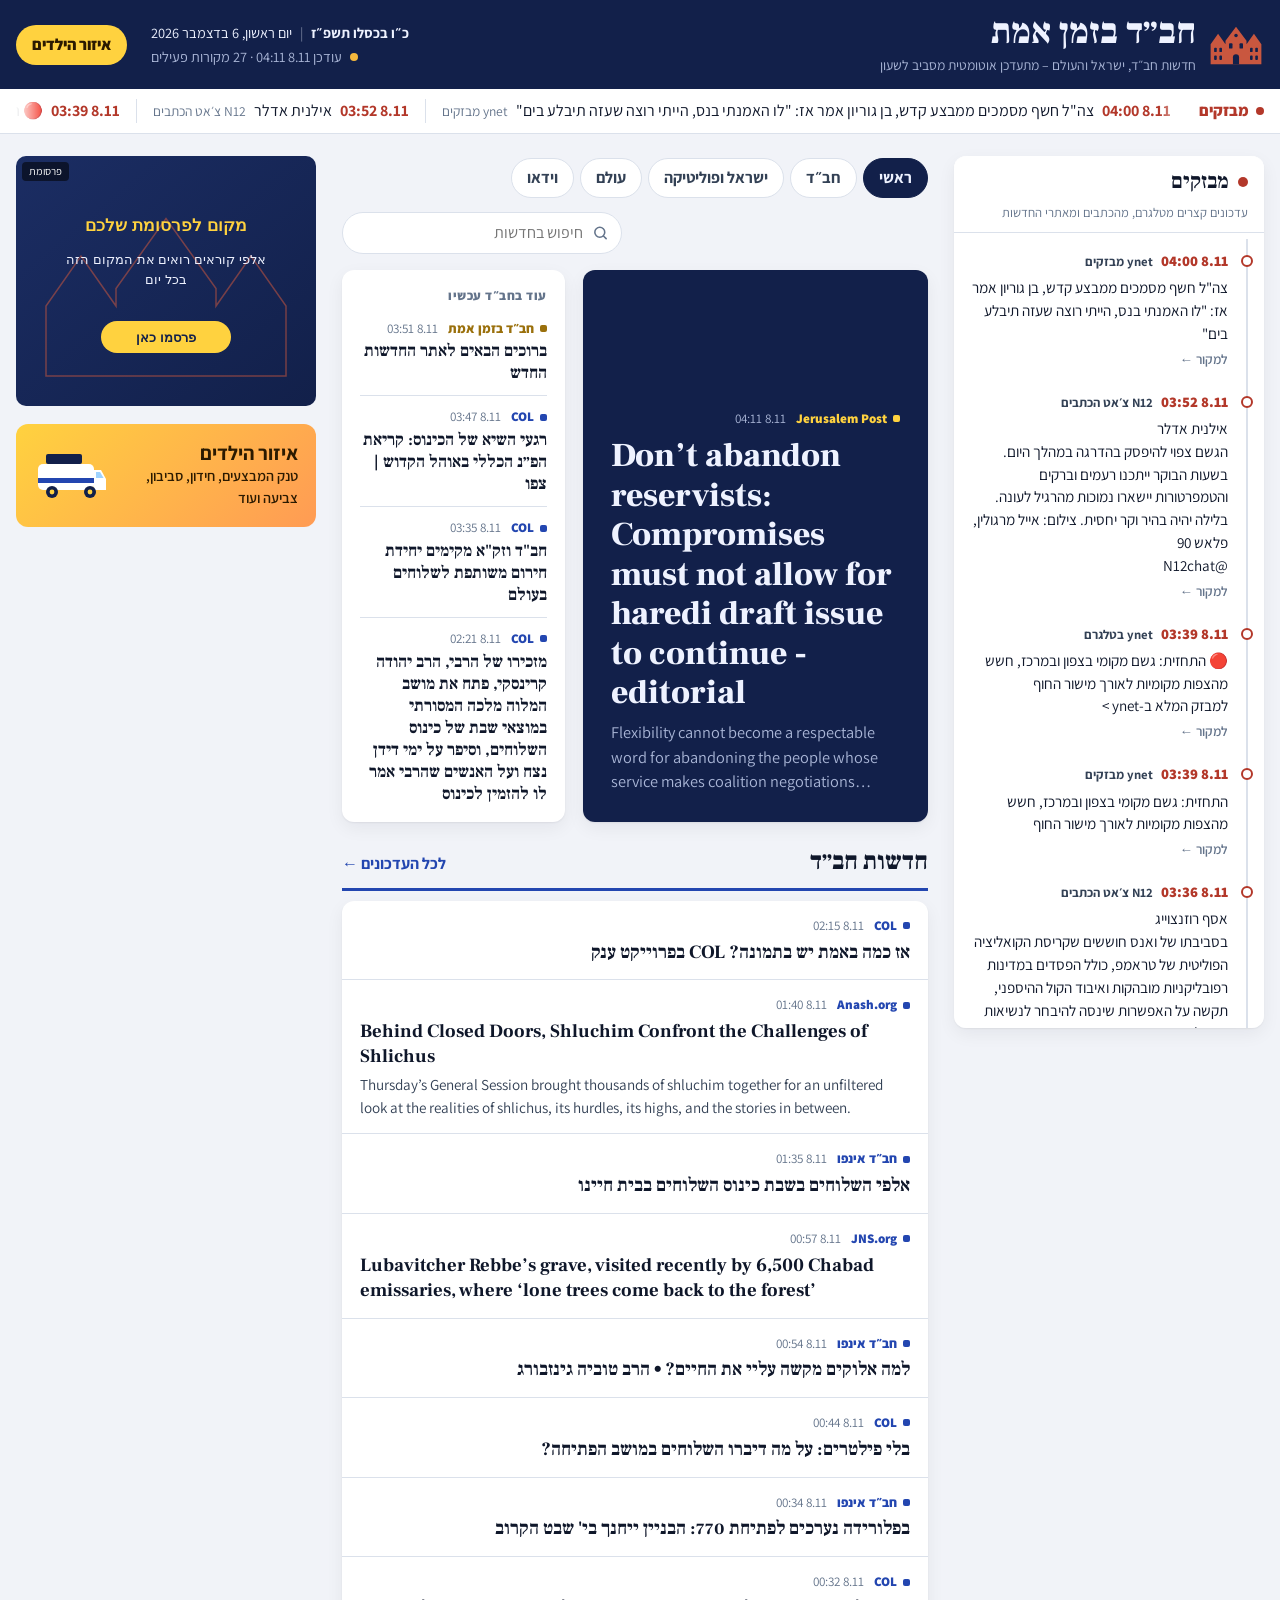
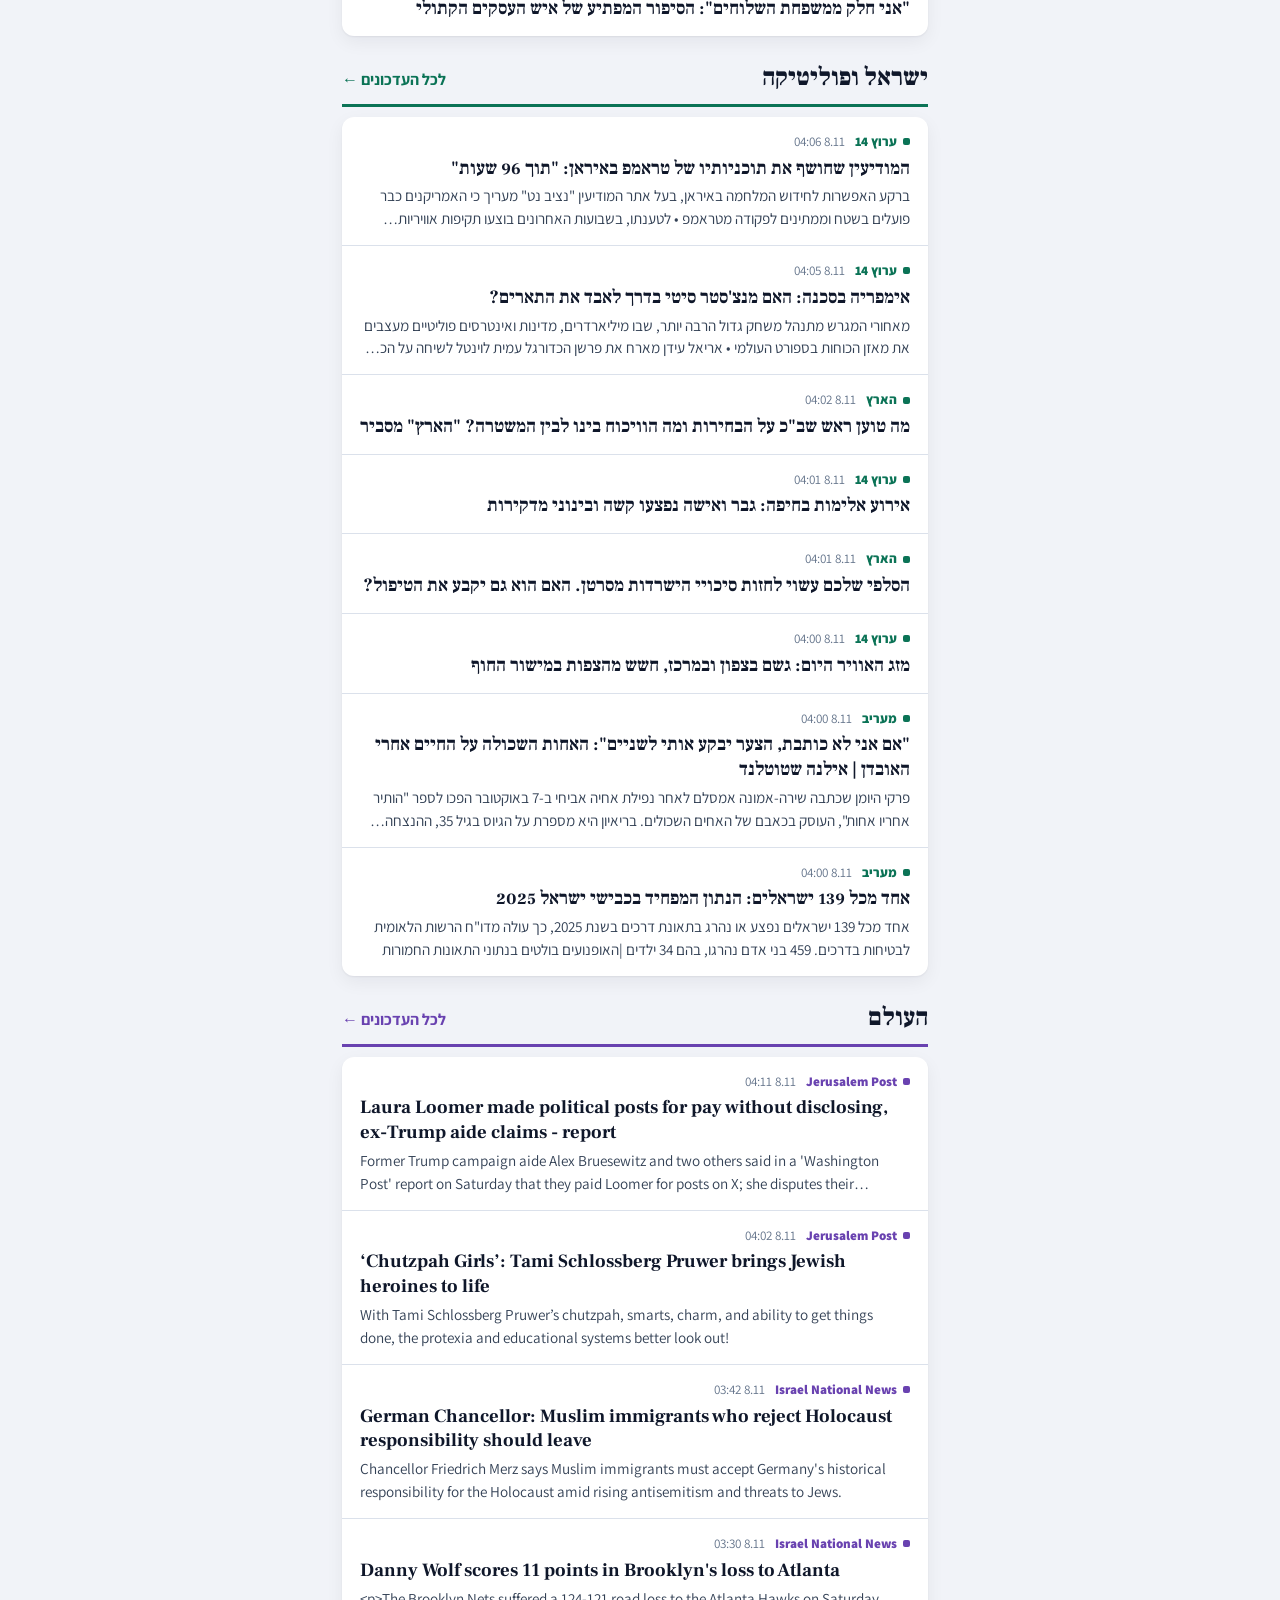
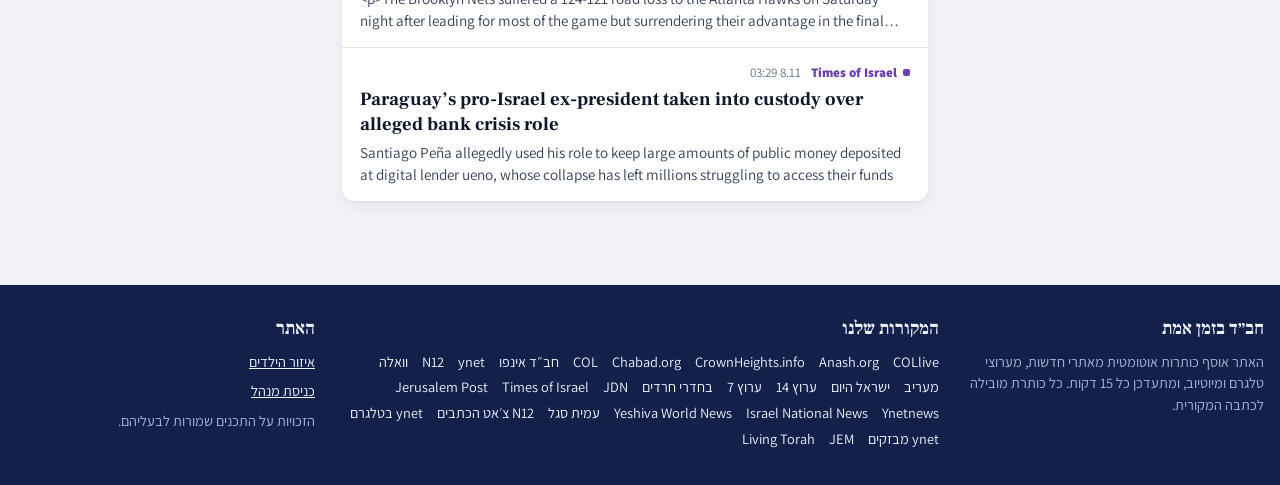
==== index.html @ ce21d7af "אתר חדשות חב"די שמתעדכן אוטומטית - איסוף אוטומטי כל 15 דקות מאתרי חב"ד, אתרי חדשות, חדשות גוגל, טלגר" ====
<!doctype html>
<html lang="he" dir="rtl">
<head>
<meta charset="utf-8">
<meta name="viewport" content="width=device-width, initial-scale=1, viewport-fit=cover">
<title>חב״ד בזמן אמת</title>
<meta name="description" content="חדשות חב״ד, ישראל והעולם, מבזקים וסרטונים – מתעדכן אוטומטית מסביב לשעון.">
<meta name="theme-color" content="#12204a">
<meta property="og:title" content="חב״ד בזמן אמת">
<meta property="og:description" content="חדשות חב״ד, ישראל והעולם, מבזקים וסרטונים – מתעדכן אוטומטית מסביב לשעון.">
<meta property="og:type" content="website">
<link rel="icon" href="assets/icon.svg" type="image/svg+xml">
<link rel="preconnect" href="https://fonts.googleapis.com">
<link rel="preconnect" href="https://fonts.gstatic.com" crossorigin>
<link rel="stylesheet" href="https://fonts.googleapis.com/css2?family=Assistant:wght@400;500;600;700;800&family=Frank+Ruhl+Libre:wght@500;700;900&display=swap">
<link rel="stylesheet" href="assets/site.css">
</head>
<body>
<a class="skip" href="#feed">דלגו לחדשות</a>

<header class="masthead">
  <div class="wrap mast-row">
    <a class="brand" href="./" aria-label="לעמוד הראשי">
      <svg class="logo" viewBox="0 0 64 48" aria-hidden="true">
        <path class="facade" d="M3 46V23l8.5-12L20 23v-4L32 3l12 16v4l8.5-12L61 23v23z"/>
        <g class="win">
          <rect x="7" y="27" width="3" height="5" rx="1"/><rect x="13" y="27" width="3" height="5" rx="1"/>
          <rect x="7" y="36" width="3" height="5" rx="1"/><rect x="13" y="36" width="3" height="5" rx="1"/>
          <rect x="48" y="27" width="3" height="5" rx="1"/><rect x="54" y="27" width="3" height="5" rx="1"/>
          <rect x="48" y="36" width="3" height="5" rx="1"/><rect x="54" y="36" width="3" height="5" rx="1"/>
          <rect x="24" y="22" width="4" height="6" rx="1"/><rect x="36" y="22" width="4" height="6" rx="1"/>
          <path d="M28.5 46v-8a3.5 3.5 0 0 1 7 0v8z"/><circle cx="32" cy="13" r="2"/>
        </g>
      </svg>
      <span>
        <strong class="brand-name" id="site-name">חב״ד בזמן אמת</strong>
        <span class="brand-tag" id="site-tagline">חדשות חב״ד, ישראל והעולם – מתעדכן אוטומטית מסביב לשעון</span>
      </span>
    </a>
    <div class="mast-meta">
      <div class="dates"><span class="heb" id="heb-date"></span><span class="sep">|</span><span class="greg" id="greg-date"></span></div>
      <div class="status" id="status" role="status"><span class="pulse"></span><span id="status-text">טוען חדשות…</span></div>
    </div>
    <nav class="mast-nav" aria-label="ניווט">
      <a class="kids-link" href="kids/">איזור הילדים</a>
    </nav>
  </div>
</header>

<div class="breaking" id="breaking" hidden>
  <div class="wrap"><span class="breaking-label">דחוף</span><span id="breaking-text"></span></div>
</div>

<div class="ticker" id="ticker" hidden>
  <div class="wrap ticker-row">
    <span class="ticker-label">מבזקים</span>
    <div class="ticker-viewport"><div class="ticker-track" id="ticker-track"></div></div>
  </div>
</div>

<div class="wrap ad-top" id="ad-top" hidden></div>

<main class="wrap layout">
  <aside class="live" aria-labelledby="live-title">
    <div class="live-head">
      <span class="live-dot" aria-hidden="true"></span>
      <h2 id="live-title">מבזקים</h2>
      <span class="live-sub">עדכונים קצרים מטלגרם, מהכתבים ומאתרי החדשות</span>
    </div>
    <ol class="live-list" id="live-list">
      <li class="flash"><span class="skel" style="height:12px;width:40%"></span><span class="skel" style="height:14px;margin-top:8px"></span><span class="skel" style="height:14px;margin-top:6px;width:80%"></span></li>
      <li class="flash"><span class="skel" style="height:12px;width:35%"></span><span class="skel" style="height:14px;margin-top:8px"></span><span class="skel" style="height:14px;margin-top:6px;width:70%"></span></li>
      <li class="flash"><span class="skel" style="height:12px;width:45%"></span><span class="skel" style="height:14px;margin-top:8px"></span></li>
    </ol>
  </aside>

  <section class="feed" id="feed" aria-label="חדשות">
    <div class="feed-tools">
      <div class="tabs" role="tablist" id="tabs" aria-label="קטגוריות">
        <button class="tab" role="tab" data-tab="home" aria-selected="true">ראשי</button>
        <button class="tab" role="tab" data-tab="flash" aria-selected="false">מבזקים</button>
        <button class="tab" role="tab" data-tab="chabad" aria-selected="false">חב״ד</button>
        <button class="tab" role="tab" data-tab="israel" aria-selected="false">ישראל ופוליטיקה</button>
        <button class="tab" role="tab" data-tab="world" aria-selected="false">עולם</button>
        <button class="tab" role="tab" data-tab="video" aria-selected="false">וידאו</button>
      </div>
      <label class="search">
        <span hidden>חיפוש</span>
        <input id="q" type="search" placeholder="חיפוש בחדשות" autocomplete="off">
        <svg viewBox="0 0 24 24" fill="none" stroke="currentColor" stroke-width="2.2" stroke-linecap="round" aria-hidden="true"><circle cx="11" cy="11" r="7"/><path d="m20 20-3.5-3.5"/></svg>
      </label>
    </div>
    <button class="new-pill" id="new-pill" hidden></button>
    <div id="content">
      <div class="top">
        <div class="lead"><span class="skel" style="aspect-ratio:16/9;border-radius:0"></span><div class="lead-body"><span class="skel" style="height:26px"></span><span class="skel" style="height:26px;width:70%"></span></div></div>
        <div class="top-list"><span class="skel" style="height:18px;margin-top:16px"></span><span class="skel" style="height:18px;margin-top:22px"></span><span class="skel" style="height:18px;margin-top:22px;width:80%"></span></div>
      </div>
    </div>
  </section>

  <aside class="rail" aria-label="וידאו ופרסומות">
    <section class="rail-block" id="rail-videos" hidden>
      <h2 class="rail-title">וידאו <button data-goto="video">לכל הסרטונים ←</button></h2>
      <div id="rail-video-list"></div>
    </section>
    <div class="ad-side" id="ad-side"></div>
    <a class="kids-promo" href="kids/">
      <span><strong>איזור הילדים</strong><span>טנק המבצעים, חידון, סביבון, צביעה ועוד</span></span>
      <svg viewBox="0 0 76 56" aria-hidden="true">
        <rect x="4" y="16" width="56" height="26" rx="5" fill="#fff"/>
        <rect x="4" y="30" width="56" height="5" fill="#2346b0"/>
        <path d="M60 22h7l5 9v11H60z" fill="#fff"/><path d="M62 24h4l3.6 6H62z" fill="#9fd3ff"/>
        <rect x="12" y="6" width="36" height="10" rx="2" fill="#12204a"/>
        <circle cx="18" cy="44" r="6" fill="#12204a"/><circle cx="56" cy="44" r="6" fill="#12204a"/>
        <circle cx="18" cy="44" r="2.4" fill="#ffd23f"/><circle cx="56" cy="44" r="2.4" fill="#ffd23f"/>
      </svg>
    </a>
  </aside>
</main>

<footer class="site-foot">
  <div class="wrap foot-grid">
    <div>
      <h2 id="foot-name">חב״ד בזמן אמת</h2>
      <p>האתר אוסף כותרות אוטומטית מאתרי חדשות, מערוצי טלגרם ומיוטיוב, ומתעדכן כל 15 דקות. כל כותרת מובילה לכתבה המקורית.</p>
    </div>
    <div>
      <h2>המקורות שלנו</h2>
      <div class="foot-sources" id="foot-sources"></div>
    </div>
    <div>
      <h2>האתר</h2>
      <p><a href="kids/">איזור הילדים</a></p>
      <p><a href="admin.html">כניסת מנהל</a></p>
      <p>הזכויות על התכנים שמורות לבעליהם.</p>
    </div>
  </div>
</footer>

<dialog class="player" id="player" aria-label="נגן וידאו">
  <div class="player-frame" id="player-frame"></div>
  <div class="player-bar">
    <h3 id="player-title" dir="auto"></h3>
    <a id="player-yt" href="https://www.youtube.com" target="_blank" rel="noopener">לצפייה ביוטיוב</a>
    <button class="player-close" id="player-close" aria-label="סגירה">×</button>
  </div>
</dialog>

<script src="assets/config.js"></script>
<script src="assets/common.js"></script>
<script src="assets/site.js"></script>
</body>
</html>
---- assets/site.css ----
/* חב״ד בזמן אמת – עיצוב האתר
   Layout: navy masthead carrying the 770 facade mark; a three-column newsroom below it –
   the live flash wire on the right (RTL start), the main feed in the middle, a video + ads rail on the left.
   Collapses to two columns on tablets and to tabs on phones. */

:root {
  --paper: #f1f3f8;
  --surface: #ffffff;
  --surface-2: #e8ecf4;
  --ink: #0f172a;
  --ink-2: #334155;
  --muted: #64748b;
  --line: #dbe1eb;
  --navy: #12204a;
  --navy-2: #1c2e64;
  --on-navy: #eef2ff;
  --on-navy-muted: #a9b5d6;
  --facade: #c9573f;
  --brick: #b3382a;
  --breaking-bg: #b3382a;
  --breaking-ink: #ffffff;
  --gold: #9a700c;
  --ok: #3ddc84;
  --warn: #f5b83d;
  --sun: #ffd23f;
  --sun-2: #ff9b54;
  --sun-ink: #2b1a00;
  --c-chabad: #2346b0;
  --c-israel: #0b7356;
  --c-world: #6942b0;
  --c-flash: #b3382a;
  --c-video: #c0261f;
  --c-own: #9a700c;
  --focus: #2f6bff;
  --shadow: 0 1px 2px rgba(15, 23, 42, .06), 0 6px 18px rgba(15, 23, 42, .06);
  --overlay: rgba(4, 9, 24, .84);
  --font-display: 'Frank Ruhl Libre', 'David Libre', 'Noto Serif Hebrew', 'Times New Roman', serif;
  --font-body: 'Assistant', 'Rubik', 'Segoe UI', 'Arial Hebrew', Arial, sans-serif;
  --r: 12px;
  color-scheme: light;
}
@media (prefers-color-scheme: dark) {
  :root:not([data-theme="light"]) {
    --paper: #0a0f1e; --surface: #121a2d; --surface-2: #1a2440; --ink: #e7ecf6; --ink-2: #c2cada; --muted: #8f9ab0;
    --line: #243052; --navy: #0b1530; --navy-2: #14214a; --on-navy: #eef2ff; --on-navy-muted: #9aa7cc;
    --brick: #f07464; --breaking-bg: #a12f22; --gold: #e2b64a;
    --c-chabad: #8fa9ff; --c-israel: #46cba1; --c-world: #b9a0ff; --c-flash: #f07464; --c-video: #ff6d63; --c-own: #e2b64a;
    --shadow: 0 1px 2px rgba(0, 0, 0, .45), 0 8px 22px rgba(0, 0, 0, .28);
    color-scheme: dark;
  }
}
:root[data-theme="dark"] {
  --paper: #0a0f1e; --surface: #121a2d; --surface-2: #1a2440; --ink: #e7ecf6; --ink-2: #c2cada; --muted: #8f9ab0;
  --line: #243052; --navy: #0b1530; --navy-2: #14214a; --on-navy: #eef2ff; --on-navy-muted: #9aa7cc;
  --brick: #f07464; --breaking-bg: #a12f22; --gold: #e2b64a;
  --c-chabad: #8fa9ff; --c-israel: #46cba1; --c-world: #b9a0ff; --c-flash: #f07464; --c-video: #ff6d63; --c-own: #e2b64a;
  --shadow: 0 1px 2px rgba(0, 0, 0, .45), 0 8px 22px rgba(0, 0, 0, .28);
  color-scheme: dark;
}

* { box-sizing: border-box; }
html { -webkit-text-size-adjust: 100%; }
body {
  margin: 0;
  background: var(--paper);
  color: var(--ink);
  font-family: var(--font-body);
  font-size: 16px;
  line-height: 1.5;
  padding-top: env(safe-area-inset-top, 0px);
  padding-bottom: env(safe-area-inset-bottom, 0px);
}
a { color: inherit; }
img { max-width: 100%; }
button { font: inherit; color: inherit; }
[hidden] { display: none !important; }
:focus-visible { outline: 3px solid var(--focus); outline-offset: 2px; border-radius: 6px; }

.wrap {
  max-width: 1340px;
  margin-inline: auto;
  padding-left: max(16px, env(safe-area-inset-left, 0px));
  padding-right: max(16px, env(safe-area-inset-right, 0px));
}
.skip { position: absolute; inset-inline-start: 12px; top: -80px; background: var(--surface); color: var(--ink); padding: 8px 14px; border-radius: 8px; z-index: 50; }
.skip:focus { top: 12px; }

/* ---------- masthead ---------- */
.masthead { background: var(--navy); color: var(--on-navy); }
.mast-row { display: flex; align-items: center; gap: 14px 24px; padding-block: 14px; flex-wrap: wrap; }
.brand { display: flex; align-items: center; gap: 12px; text-decoration: none; min-width: 0; }
.logo { width: 56px; height: 42px; flex: none; }
.logo .facade { fill: var(--facade); }
.logo .win { fill: var(--navy); }
.brand-name {
  display: block;
  font-family: var(--font-display);
  font-weight: 900;
  font-size: clamp(1.55rem, 1.15rem + 1.5vw, 2.25rem);
  line-height: 1.05;
}
.brand-tag { display: block; font-size: .86rem; color: var(--on-navy-muted); margin-top: 3px; }
.mast-meta { margin-inline-start: auto; display: flex; flex-direction: column; align-items: flex-end; gap: 3px; font-size: .9rem; }
.dates { display: flex; gap: 8px; flex-wrap: wrap; justify-content: flex-end; }
.dates .heb { font-weight: 700; }
.dates .sep { opacity: .45; }
.status { display: inline-flex; align-items: center; gap: 8px; color: var(--on-navy-muted); font-variant-numeric: tabular-nums; }
.pulse { width: 8px; height: 8px; border-radius: 50%; background: var(--ok); animation: pulse 2.2s ease-out infinite; }
.status.stale .pulse { background: var(--warn); animation: none; }
@keyframes pulse { 0% { box-shadow: 0 0 0 0 rgba(61, 220, 132, .55); } 80%, 100% { box-shadow: 0 0 0 9px rgba(61, 220, 132, 0); } }
.mast-nav { display: flex; gap: 8px; align-items: center; }
.kids-link {
  background: var(--sun); color: var(--sun-ink); font-weight: 800; text-decoration: none;
  padding: 8px 16px; border-radius: 999px; white-space: nowrap; display: inline-flex; gap: 6px; align-items: center;
}
.kids-link:hover { background: var(--sun-2); }

@media (max-width: 720px) {
  .mast-row { gap: 10px 14px; padding-block: 12px; }
  .logo { width: 44px; height: 34px; }
  .brand-tag { display: none; }
  .mast-meta { order: 3; width: 100%; margin: 0; flex-direction: row; justify-content: space-between; align-items: center; font-size: .82rem; gap: 10px; }
  .dates .greg { display: none; }
  .dates .sep { display: none; }
  .mast-nav { margin-inline-start: auto; }
}

/* ---------- breaking + ticker ---------- */
.breaking { background: var(--breaking-bg); color: var(--breaking-ink); }
.breaking .wrap { display: flex; gap: 12px; align-items: center; padding-block: 10px; font-weight: 700; }
.breaking-label { background: var(--breaking-ink); color: var(--breaking-bg); padding: 2px 10px; border-radius: 4px; font-weight: 800; flex: none; }
.breaking a { color: inherit; }

.ticker { background: var(--surface); border-bottom: 1px solid var(--line); }
.ticker-row { display: flex; align-items: center; gap: 12px; height: 44px; }
.ticker-label { flex: none; font-weight: 800; color: var(--brick); display: inline-flex; align-items: center; gap: 7px; }
.ticker-label::before { content: ''; width: 8px; height: 8px; border-radius: 50%; background: var(--brick); }
.ticker-viewport {
  flex: 1; min-width: 0; overflow: hidden;
  -webkit-mask-image: linear-gradient(to left, transparent, #000 28px, #000 calc(100% - 28px), transparent);
  mask-image: linear-gradient(to left, transparent, #000 28px, #000 calc(100% - 28px), transparent);
}
.ticker-track { display: inline-flex; white-space: nowrap; animation: tick var(--dur, 90s) linear infinite; }
.ticker-viewport:hover .ticker-track { animation-play-state: paused; }
.ticker-item { padding-inline: 16px; text-decoration: none; color: var(--ink); display: inline-flex; gap: 8px; align-items: baseline; }
.ticker-item b { color: var(--brick); font-variant-numeric: tabular-nums; }
.ticker-item i { font-style: normal; color: var(--muted); font-size: .85rem; }
.ticker-item:hover span { text-decoration: underline; }
.ticker-item + .ticker-item { border-inline-start: 1px solid var(--line); }
@keyframes tick { from { transform: translateX(0); } to { transform: translateX(50%); } }

/* ---------- layout ---------- */
.ad-top { padding-top: 16px; }
.layout { display: grid; grid-template-columns: 310px minmax(0, 1fr) 300px; gap: 26px; padding-block: 22px 56px; align-items: start; }
.live, .rail { position: sticky; top: 14px; }
@media (max-width: 1199px) {
  .layout { grid-template-columns: 290px minmax(0, 1fr); }
  .layout > .rail { grid-column: 1 / -1; position: static; display: grid; grid-template-columns: repeat(auto-fit, minmax(min(100%, 280px), 1fr)); align-items: start; }
}
@media (max-width: 899px) {
  .layout { grid-template-columns: minmax(0, 1fr); padding-top: 14px; }
  .live { display: none; }
}

/* ---------- live wire ---------- */
.live { background: var(--surface); border-radius: var(--r); box-shadow: var(--shadow); max-height: calc(100vh - 28px); overflow: auto; overscroll-behavior: contain; }
.live-head { position: sticky; top: 0; background: var(--surface); padding: 14px 16px 10px; border-bottom: 1px solid var(--line); z-index: 1; display: flex; align-items: center; gap: 9px; flex-wrap: wrap; }
.live-head h2 { font-family: var(--font-display); font-size: 1.35rem; margin: 0; line-height: 1.1; }
.live-dot { width: 10px; height: 10px; border-radius: 50%; background: var(--brick); animation: livepulse 1.6s ease-in-out infinite; }
@keyframes livepulse { 50% { opacity: .35; } }
.live-sub { font-size: .8rem; color: var(--muted); flex-basis: 100%; }
.live-list { list-style: none; margin: 0; padding: 6px 16px 18px; }
.flash { position: relative; padding-block: 11px; padding-inline-start: 18px; border-inline-start: 2px solid var(--line); }
.flash::before {
  content: ''; position: absolute; inset-inline-start: -7px; top: 16px; width: 8px; height: 8px;
  border-radius: 50%; background: var(--surface); border: 2px solid var(--brick);
}
.flash.is-own::before { background: var(--gold); border-color: var(--gold); }
.flash.is-new { animation: flashin 2.4s ease-out; }
@keyframes flashin { from { background: color-mix(in srgb, var(--brick) 14%, transparent); } to { background: transparent; } }
.flash-meta { display: flex; gap: 8px; align-items: baseline; font-size: .8rem; color: var(--muted); flex-wrap: wrap; }
.flash-meta time { font-weight: 800; color: var(--brick); font-variant-numeric: tabular-nums; font-size: .92rem; }
.flash.is-own .flash-meta time { color: var(--gold); }
.flash-src { font-weight: 700; color: var(--ink-2); }
.flash-text { margin: 4px 0 0; white-space: pre-line; font-size: .95rem; line-height: 1.5; overflow-wrap: anywhere; display: -webkit-box; -webkit-line-clamp: 7; -webkit-box-orient: vertical; overflow: hidden; }
.flash.is-open .flash-text { display: block; -webkit-line-clamp: unset; }
.flash-text a { color: var(--c-chabad); }
.flash-actions { display: flex; gap: 14px; margin-top: 4px; font-size: .84rem; }
.flash-actions a, .flash-actions button { color: var(--muted); background: none; border: 0; padding: 0; cursor: pointer; text-decoration: none; font-weight: 600; }
.flash-actions a:hover, .flash-actions button:hover { color: var(--ink); text-decoration: underline; }
.tweet { margin-top: 6px; }
.tweet blockquote { margin: 0; }
.feed .live-list { background: var(--surface); border-radius: var(--r); box-shadow: var(--shadow); padding: 8px 18px 18px; }

/* ---------- feed tools ---------- */
.feed { min-width: 0; }
.feed-tools { display: flex; gap: 12px; align-items: center; margin-bottom: 16px; flex-wrap: wrap; }
.tabs { display: flex; gap: 6px; overflow-x: auto; scrollbar-width: none; flex: 0 0 auto; max-width: 100%; padding-block: 2px; }
.tabs::-webkit-scrollbar { display: none; }
.tab {
  flex: none; border: 1px solid var(--line); background: var(--surface); color: var(--ink-2);
  padding: 7px 15px; border-radius: 999px; font-weight: 700; cursor: pointer; white-space: nowrap;
}
.tab:hover { border-color: var(--muted); }
.tab[aria-selected="true"] { background: var(--navy); border-color: var(--navy); color: var(--on-navy); }
.tab[data-tab="flash"] { display: none; }
@media (max-width: 899px) { .tab[data-tab="flash"] { display: inline-block; } }
.search { position: relative; flex: 1 1 200px; max-width: 280px; min-width: 170px; margin-inline-start: auto; }
.search input {
  width: 100%; border: 1px solid var(--line); background: var(--surface); color: var(--ink);
  border-radius: 999px; padding: 8px 38px 8px 14px; font: inherit;
}
.search svg { position: absolute; inset-inline-start: 13px; top: 50%; translate: 0 -50%; width: 17px; height: 17px; color: var(--muted); pointer-events: none; }
@media (max-width: 560px) { .search { flex-basis: 100%; } }

.new-pill {
  position: sticky; top: 10px; z-index: 5; display: flex; margin: 0 auto 14px; align-items: center; gap: 8px;
  background: var(--navy); color: var(--on-navy); border: 0; border-radius: 999px; padding: 9px 20px;
  font-weight: 700; box-shadow: var(--shadow); cursor: pointer;
}
.new-pill::before { content: ''; width: 8px; height: 8px; border-radius: 50%; background: var(--ok); }

/* ---------- lead ---------- */
.top { display: grid; grid-template-columns: minmax(0, 1.55fr) minmax(0, 1fr); gap: 18px; margin-bottom: 26px; }
.lead { display: flex; flex-direction: column; background: var(--surface); border-radius: var(--r); overflow: hidden; box-shadow: var(--shadow); text-decoration: none; color: inherit; min-width: 0; }
.lead-img { aspect-ratio: 16 / 9; width: 100%; object-fit: cover; display: block; background: var(--surface-2); }
.lead-body { padding: 18px 22px 22px; display: flex; flex-direction: column; gap: 8px; }
.lead h2 { font-family: var(--font-display); font-weight: 900; font-size: clamp(1.45rem, 1.05rem + 1.3vw, 2.1rem); line-height: 1.18; margin: 0; text-wrap: balance; }
.lead p { margin: 0; color: var(--ink-2); font-size: 1.02rem; display: -webkit-box; -webkit-line-clamp: 3; -webkit-box-orient: vertical; overflow: hidden; }
.lead:hover h2 { text-decoration: underline; text-decoration-thickness: 2px; text-underline-offset: 4px; }
.lead.no-img { background: var(--navy); color: var(--on-navy); justify-content: flex-end; min-height: 260px; }
.lead.no-img .lead-body { padding: 28px; }
.lead.no-img p, .lead.no-img .meta { color: var(--on-navy-muted); }
.lead.no-img .src { color: var(--sun); }
.top-list { background: var(--surface); border-radius: var(--r); box-shadow: var(--shadow); padding: 6px 18px; min-width: 0; display: flex; flex-direction: column; }
.top-list h3 { font-size: .8rem; letter-spacing: .04em; color: var(--muted); margin: 10px 0 2px; font-weight: 800; }
.top-item { display: block; padding-block: 11px; text-decoration: none; color: inherit; border-top: 1px solid var(--line); }
.top-list h3 + .top-item { border-top: 0; }
.top-item strong { display: block; font-family: var(--font-display); font-weight: 700; font-size: 1.06rem; line-height: 1.3; margin-top: 2px; }
.top-item:hover strong { text-decoration: underline; }
@media (max-width: 760px) { .top { grid-template-columns: minmax(0, 1fr); } }

/* ---------- sections + stories ---------- */
.sec { margin-bottom: 28px; }
.sec-head { display: flex; align-items: baseline; gap: 12px; margin: 0 0 10px; padding-bottom: 8px; border-bottom: 3px solid var(--cat, var(--navy)); }
.sec-head h2 { font-family: var(--font-display); font-weight: 900; font-size: 1.55rem; margin: 0; line-height: 1.1; }
.sec-head button { margin-inline-start: auto; background: none; border: 0; color: var(--cat, var(--ink-2)); font-weight: 700; cursor: pointer; padding: 4px 0; }
.sec-head button:hover { text-decoration: underline; }
.sec[data-c="chabad"], .src[data-c="chabad"] { --cat: var(--c-chabad); }
.sec[data-c="israel"], .src[data-c="israel"] { --cat: var(--c-israel); }
.sec[data-c="world"], .src[data-c="world"] { --cat: var(--c-world); }
.sec[data-c="video"], .src[data-c="video"] { --cat: var(--c-video); }
.src[data-c="flash"] { --cat: var(--c-flash); }
.src[data-c="own"] { --cat: var(--c-own); }

.stories { background: var(--surface); border-radius: var(--r); box-shadow: var(--shadow); }
.story + .story { border-top: 1px solid var(--line); }
.story-a { display: flex; gap: 16px; padding: 15px 18px; text-decoration: none; color: inherit; }
.story-a:hover h3 { text-decoration: underline; text-underline-offset: 3px; }
.thumb { width: 136px; height: 90px; object-fit: cover; border-radius: 8px; flex: none; background: var(--surface-2); }
.story-body { min-width: 0; display: flex; flex-direction: column; gap: 4px; }
.meta { display: flex; align-items: center; gap: 4px 10px; font-size: .82rem; color: var(--muted); flex-wrap: wrap; font-variant-numeric: tabular-nums; }
.src { font-weight: 800; color: var(--cat, var(--muted)); display: inline-flex; align-items: center; gap: 6px; }
.src::before { content: ''; width: 7px; height: 7px; border-radius: 2px; background: currentColor; flex: none; }
.pin { font-weight: 800; color: var(--gold); }
.story h3 { font-family: var(--font-display); font-weight: 700; font-size: 1.17rem; line-height: 1.33; margin: 0; overflow-wrap: anywhere; }
.story p { margin: 0; color: var(--ink-2); font-size: .95rem; display: -webkit-box; -webkit-line-clamp: 2; -webkit-box-orient: vertical; overflow: hidden; }
.story.is-own h3 { color: var(--ink); }
@media (max-width: 560px) {
  .story-a { padding: 13px 14px; gap: 12px; }
  .thumb { width: 98px; height: 72px; }
  .story h3 { font-size: 1.05rem; }
  .story p { display: none; }
}

.more { display: block; margin: 18px auto 0; border: 1px solid var(--line); background: var(--surface); padding: 10px 26px; border-radius: 999px; font-weight: 700; cursor: pointer; }
.more:hover { border-color: var(--muted); }
.empty { padding: 44px 20px; text-align: center; color: var(--muted); background: var(--surface); border-radius: var(--r); }
.empty button { margin-top: 12px; }

/* skeleton */
.skel { display: block; background: linear-gradient(90deg, var(--surface-2), var(--line), var(--surface-2)); background-size: 300% 100%; border-radius: 6px; animation: skel 1.4s ease-in-out infinite; }
@keyframes skel { from { background-position: 100% 0; } to { background-position: 0 0; } }

/* ---------- ads ---------- */
.ad { position: relative; border-radius: 10px; overflow: hidden; background: var(--surface-2); }
.ad img { display: block; width: 100%; height: auto; }
.ad a { display: block; }
.ad-label { position: absolute; top: 6px; inset-inline-end: 6px; font-size: .68rem; background: rgba(0, 0, 0, .55); color: #fff; padding: 1px 7px; border-radius: 4px; z-index: 1; }
.ad-top .ad img { max-height: 180px; object-fit: contain; }
.ad-feed { margin: 0 0 28px; }
.ad-feed .ad img { max-height: 260px; object-fit: contain; }
.ad-side { display: flex; flex-direction: column; gap: 14px; }

/* ---------- videos ---------- */
.videos { display: grid; grid-template-columns: repeat(auto-fill, minmax(220px, 1fr)); gap: 16px; }
.video { all: unset; box-sizing: border-box; cursor: pointer; display: flex; flex-direction: column; background: var(--surface); border-radius: var(--r); overflow: hidden; box-shadow: var(--shadow); }
.video:focus-visible { outline: 3px solid var(--focus); outline-offset: 2px; }
.video-thumb { position: relative; aspect-ratio: 16 / 9; background: var(--surface-2); display: block; }
.video-thumb img { width: 100%; height: 100%; object-fit: cover; display: block; }
.play { position: absolute; inset: 0; margin: auto; width: 52px; height: 36px; border-radius: 10px; background: var(--c-video); opacity: .92; }
.play::after { content: ''; position: absolute; inset: 0; margin: auto; width: 0; height: 0; border-block: 8px solid transparent; border-left: 13px solid #fff; translate: 2px 0; }
.video:hover .play { opacity: 1; scale: 1.06; }
.video-meta { padding: 10px 12px 0; font-size: .8rem; color: var(--muted); }
.video-title { padding: 2px 12px 14px; font-weight: 700; line-height: 1.35; overflow-wrap: anywhere; }

/* ---------- rail ---------- */
.rail { display: flex; flex-direction: column; gap: 18px; min-width: 0; }
.rail-block { background: var(--surface); border-radius: var(--r); box-shadow: var(--shadow); padding: 14px; }
.rail-title { font-family: var(--font-display); font-weight: 900; font-size: 1.2rem; margin: 0 0 10px; display: flex; align-items: baseline; justify-content: space-between; gap: 8px; }
.rail-title button { background: none; border: 0; color: var(--c-video); font-weight: 700; cursor: pointer; font-family: var(--font-body); font-size: .85rem; padding: 0; }
.mini-video { all: unset; box-sizing: border-box; cursor: pointer; display: grid; grid-template-columns: 108px minmax(0, 1fr); gap: 10px; align-items: start; padding-block: 8px; width: 100%; }
.mini-video + .mini-video { border-top: 1px solid var(--line); }
.mini-video img { width: 108px; aspect-ratio: 16 / 9; object-fit: cover; border-radius: 6px; display: block; background: var(--surface-2); }
.mini-video span { font-size: .9rem; font-weight: 700; line-height: 1.3; overflow-wrap: anywhere; }
.mini-video small { display: block; color: var(--muted); font-weight: 600; margin-top: 2px; }
.mini-video:hover span { text-decoration: underline; }
.mini-video:focus-visible { outline: 3px solid var(--focus); }
.kids-promo {
  display: grid; grid-template-columns: minmax(0, 1fr) 76px; gap: 12px; align-items: center;
  border-radius: var(--r); padding: 18px; text-decoration: none;
  background: linear-gradient(135deg, var(--sun), var(--sun-2)); color: var(--sun-ink);
}
.kids-promo strong { font-size: 1.25rem; display: block; line-height: 1.15; }
.kids-promo span { font-size: .9rem; font-weight: 600; }
.kids-promo svg { width: 76px; height: 56px; }
.kids-promo:hover { filter: saturate(1.15); }

/* ---------- footer ---------- */
.site-foot { background: var(--navy); color: var(--on-navy-muted); font-size: .9rem; }
.foot-grid { display: grid; grid-template-columns: minmax(0, 1fr) minmax(0, 2fr) minmax(0, 1fr); gap: 26px; padding-block: 30px 36px; }
.site-foot h2 { font-family: var(--font-display); color: var(--on-navy); font-size: 1.15rem; margin: 0 0 8px; }
.site-foot p { margin: 0 0 8px; max-width: 60ch; }
.site-foot a { color: var(--on-navy); }
.foot-sources { display: flex; flex-wrap: wrap; gap: 4px 14px; }
.foot-sources a { text-decoration: none; }
.foot-sources a:hover { text-decoration: underline; }
@media (max-width: 820px) { .foot-grid { grid-template-columns: minmax(0, 1fr); } }

/* ---------- video player ---------- */
.player { border: 0; padding: 0; background: transparent; width: min(980px, 94vw); max-width: 94vw; color: #fff; }
.player::backdrop { background: var(--overlay); }
.player-frame { aspect-ratio: 16 / 9; background: #000; border-radius: 12px; overflow: hidden; }
.player-frame iframe { width: 100%; height: 100%; border: 0; display: block; }
.player-bar { display: flex; justify-content: space-between; align-items: center; gap: 14px; padding: 12px 2px; }
.player-bar h3 { margin: 0; font-size: 1.05rem; line-height: 1.3; }
.player-bar a { color: #fff; white-space: nowrap; }
.player-close { background: rgba(255, 255, 255, .14); color: #fff; border: 0; border-radius: 999px; width: 40px; height: 40px; font-size: 1.4rem; cursor: pointer; flex: none; }

/* ---------- article page ---------- */
.article { max-width: 760px; margin-inline: auto; padding-block: 28px 56px; }
.article .back { display: inline-block; margin-bottom: 18px; color: var(--ink-2); font-weight: 700; text-decoration: none; }
.article .back:hover { text-decoration: underline; }
.article h1 { font-family: var(--font-display); font-weight: 900; font-size: clamp(1.8rem, 1.2rem + 2.2vw, 2.8rem); line-height: 1.15; margin: 10px 0 12px; text-wrap: balance; }
.article .summary { font-size: 1.2rem; color: var(--ink-2); margin: 0 0 18px; }
.article figure { margin: 0 0 22px; }
.article figure img { width: 100%; border-radius: var(--r); display: block; }
.article .video-embed { aspect-ratio: 16 / 9; border-radius: var(--r); overflow: hidden; margin: 0 0 22px; background: #000; }
.article .video-embed iframe { width: 100%; height: 100%; border: 0; }
.article .body { font-size: 1.12rem; line-height: 1.8; }
.article .body p { margin: 0 0 1.1em; }
.article .body h2 { font-family: var(--font-display); font-size: 1.5rem; margin: 1.4em 0 .5em; }
.article .body a { color: var(--c-chabad); }
.share { display: flex; gap: 10px; flex-wrap: wrap; margin-top: 26px; padding-top: 18px; border-top: 1px solid var(--line); }
.btn { display: inline-flex; align-items: center; gap: 8px; border: 1px solid var(--line); background: var(--surface); padding: 9px 18px; border-radius: 999px; font-weight: 700; cursor: pointer; text-decoration: none; color: var(--ink); }
.btn:hover { border-color: var(--muted); }
.btn.primary { background: var(--navy); border-color: var(--navy); color: var(--on-navy); }

@media (prefers-reduced-motion: reduce) {
  *, *::before, *::after { animation-duration: .01ms !important; animation-iteration-count: 1 !important; transition: none !important; }
  .ticker-track { animation: none !important; }
  .ticker-viewport { overflow-x: auto; }
}
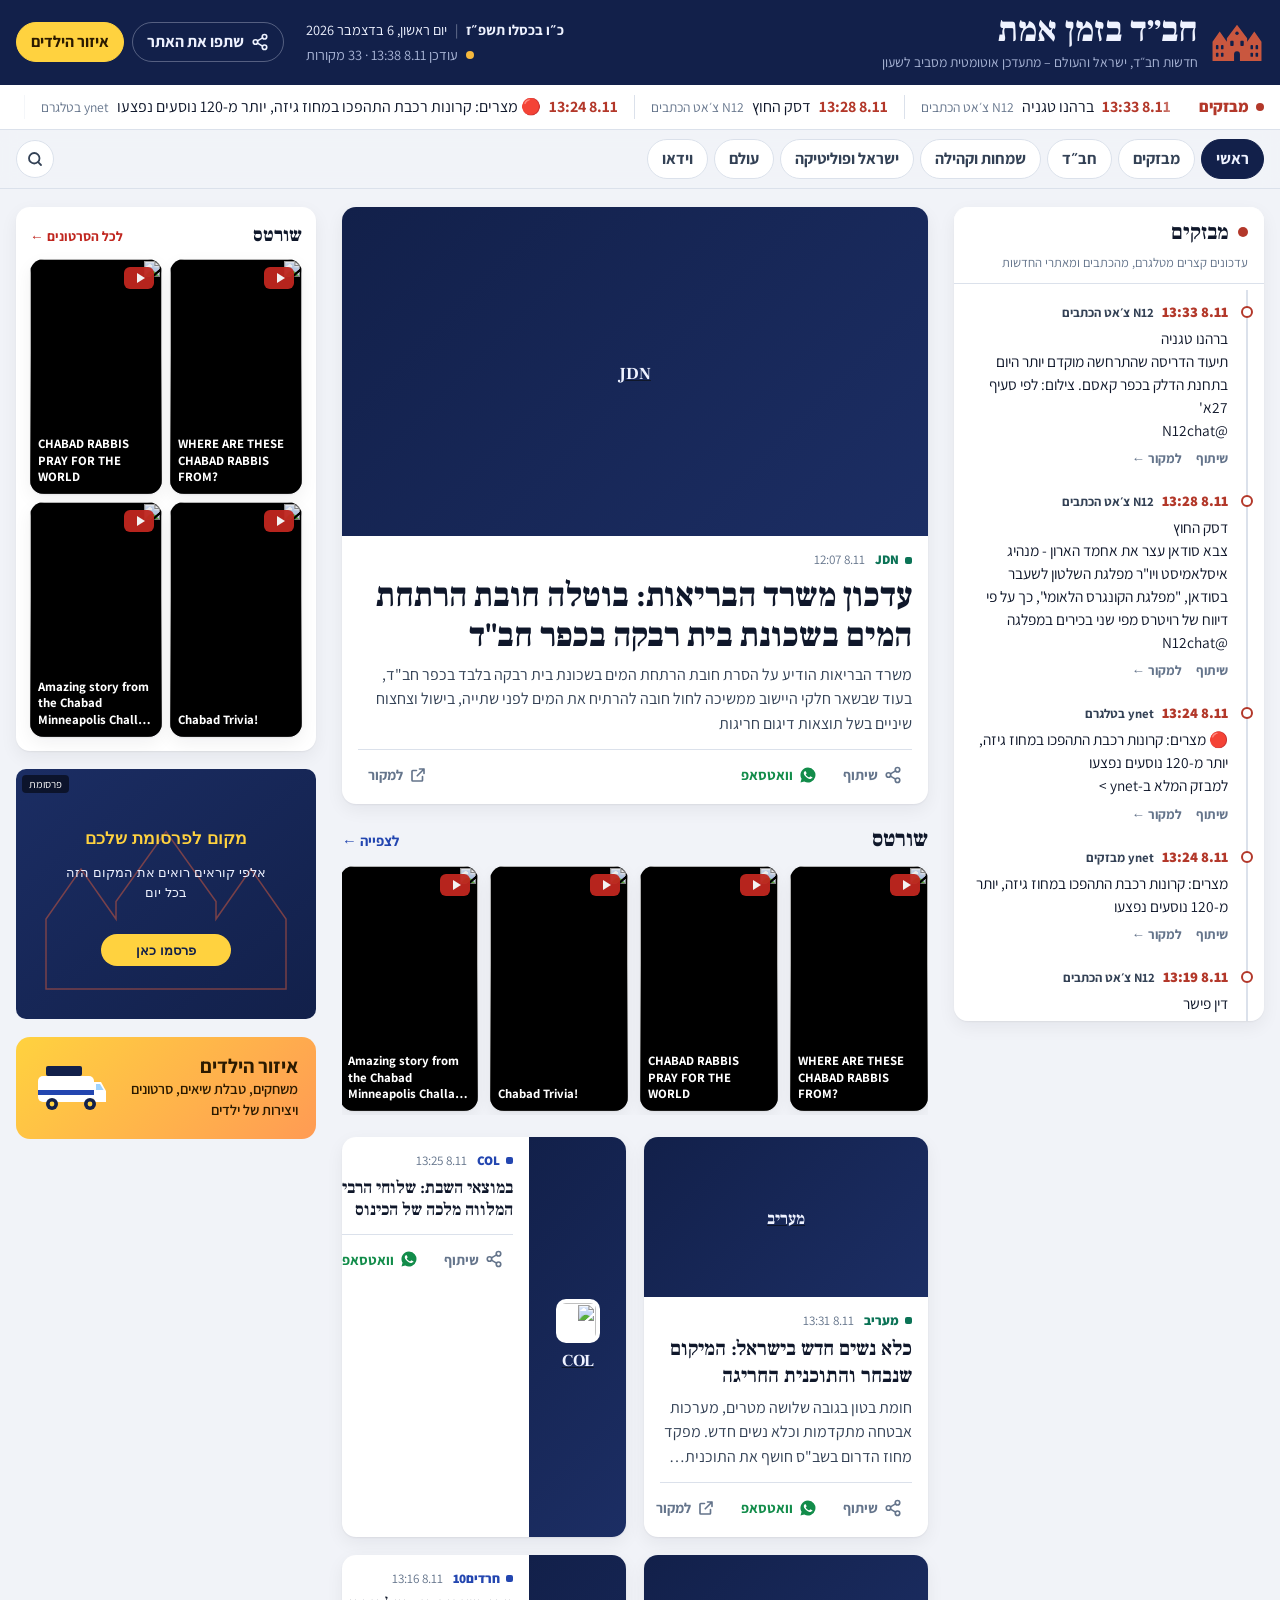
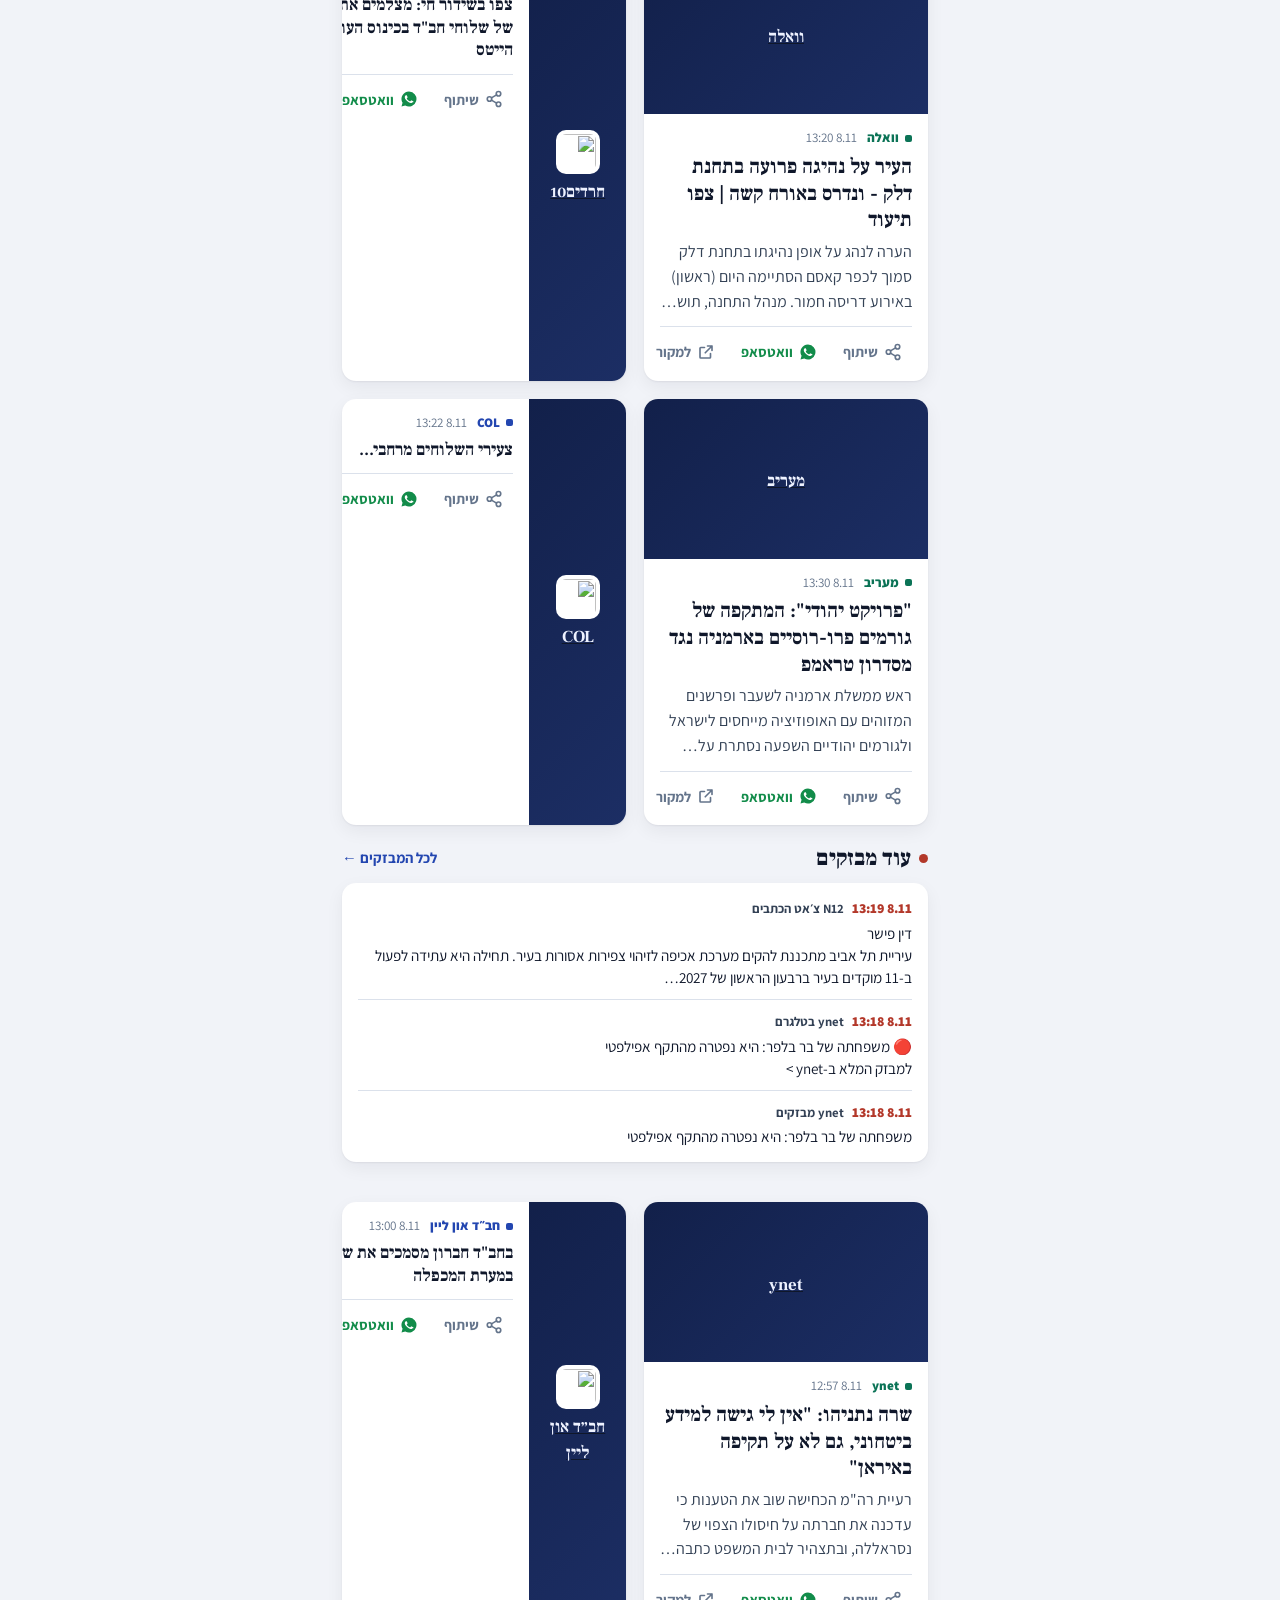
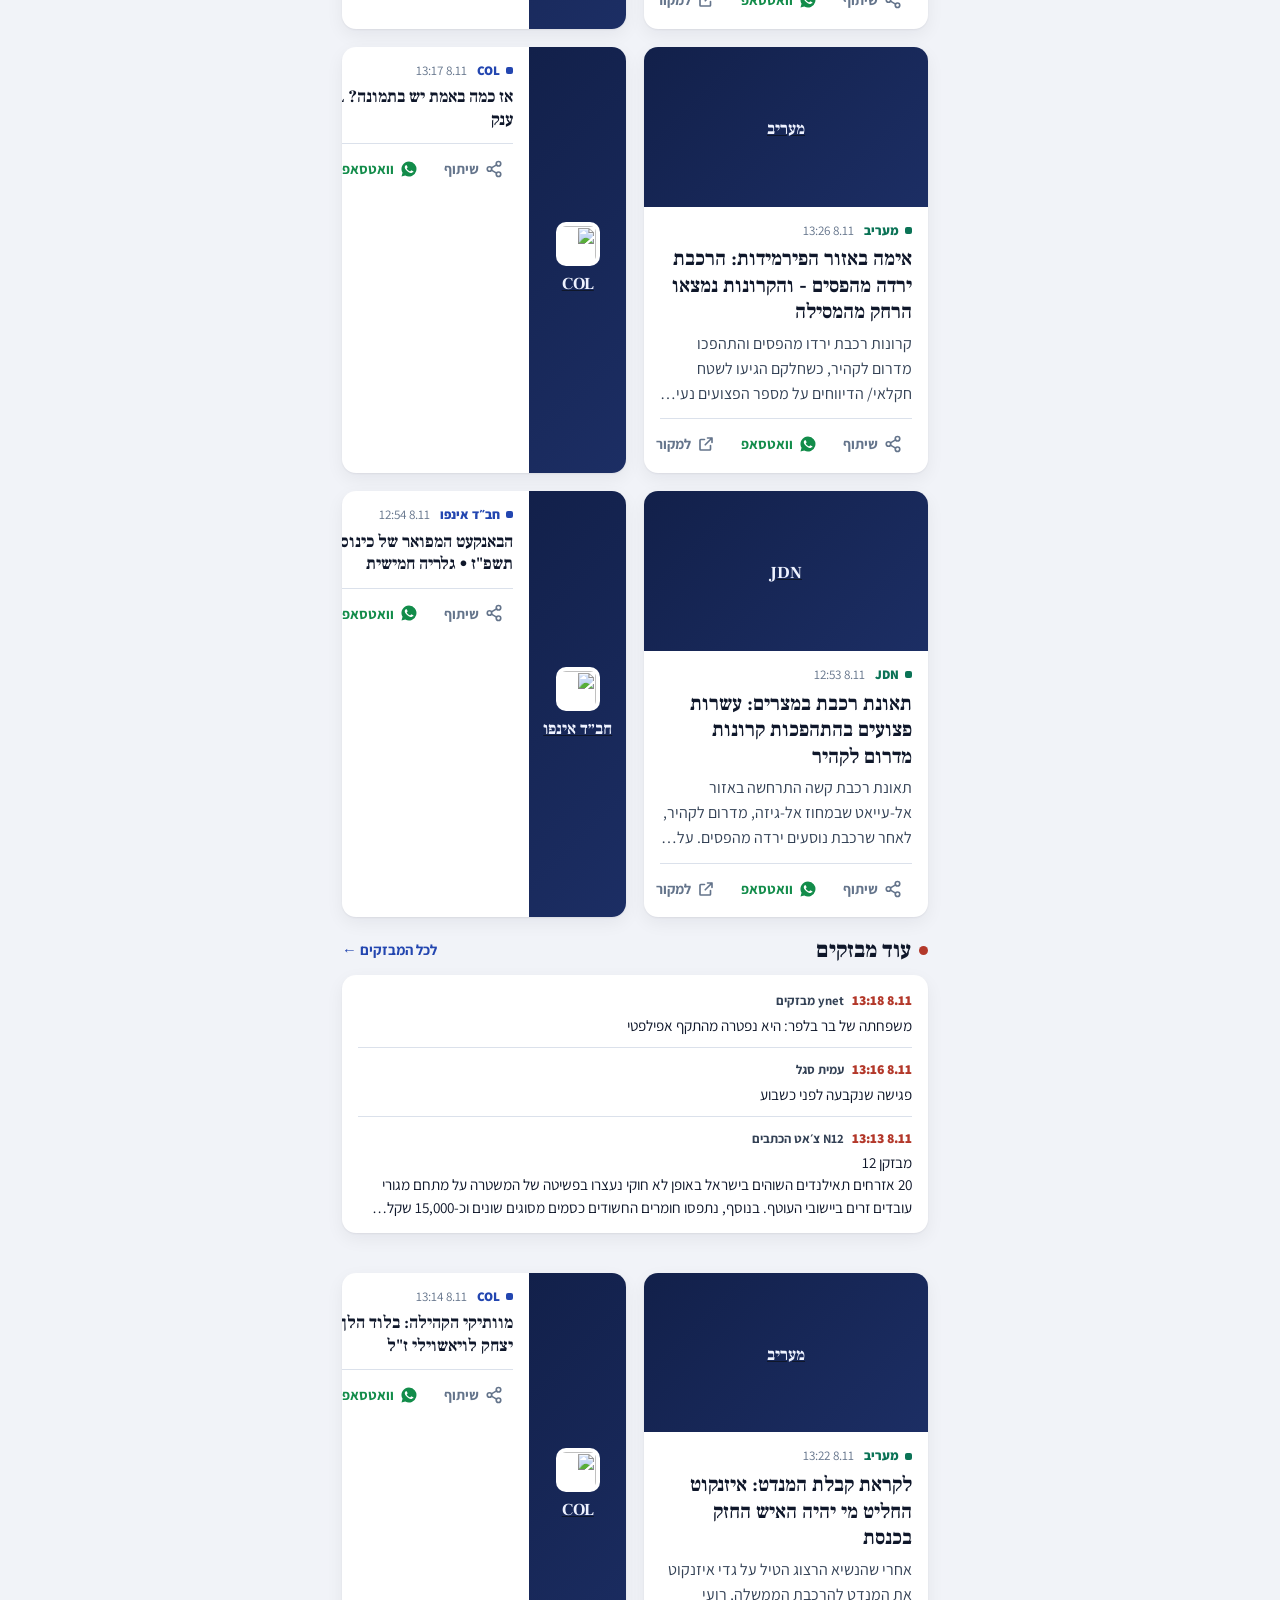
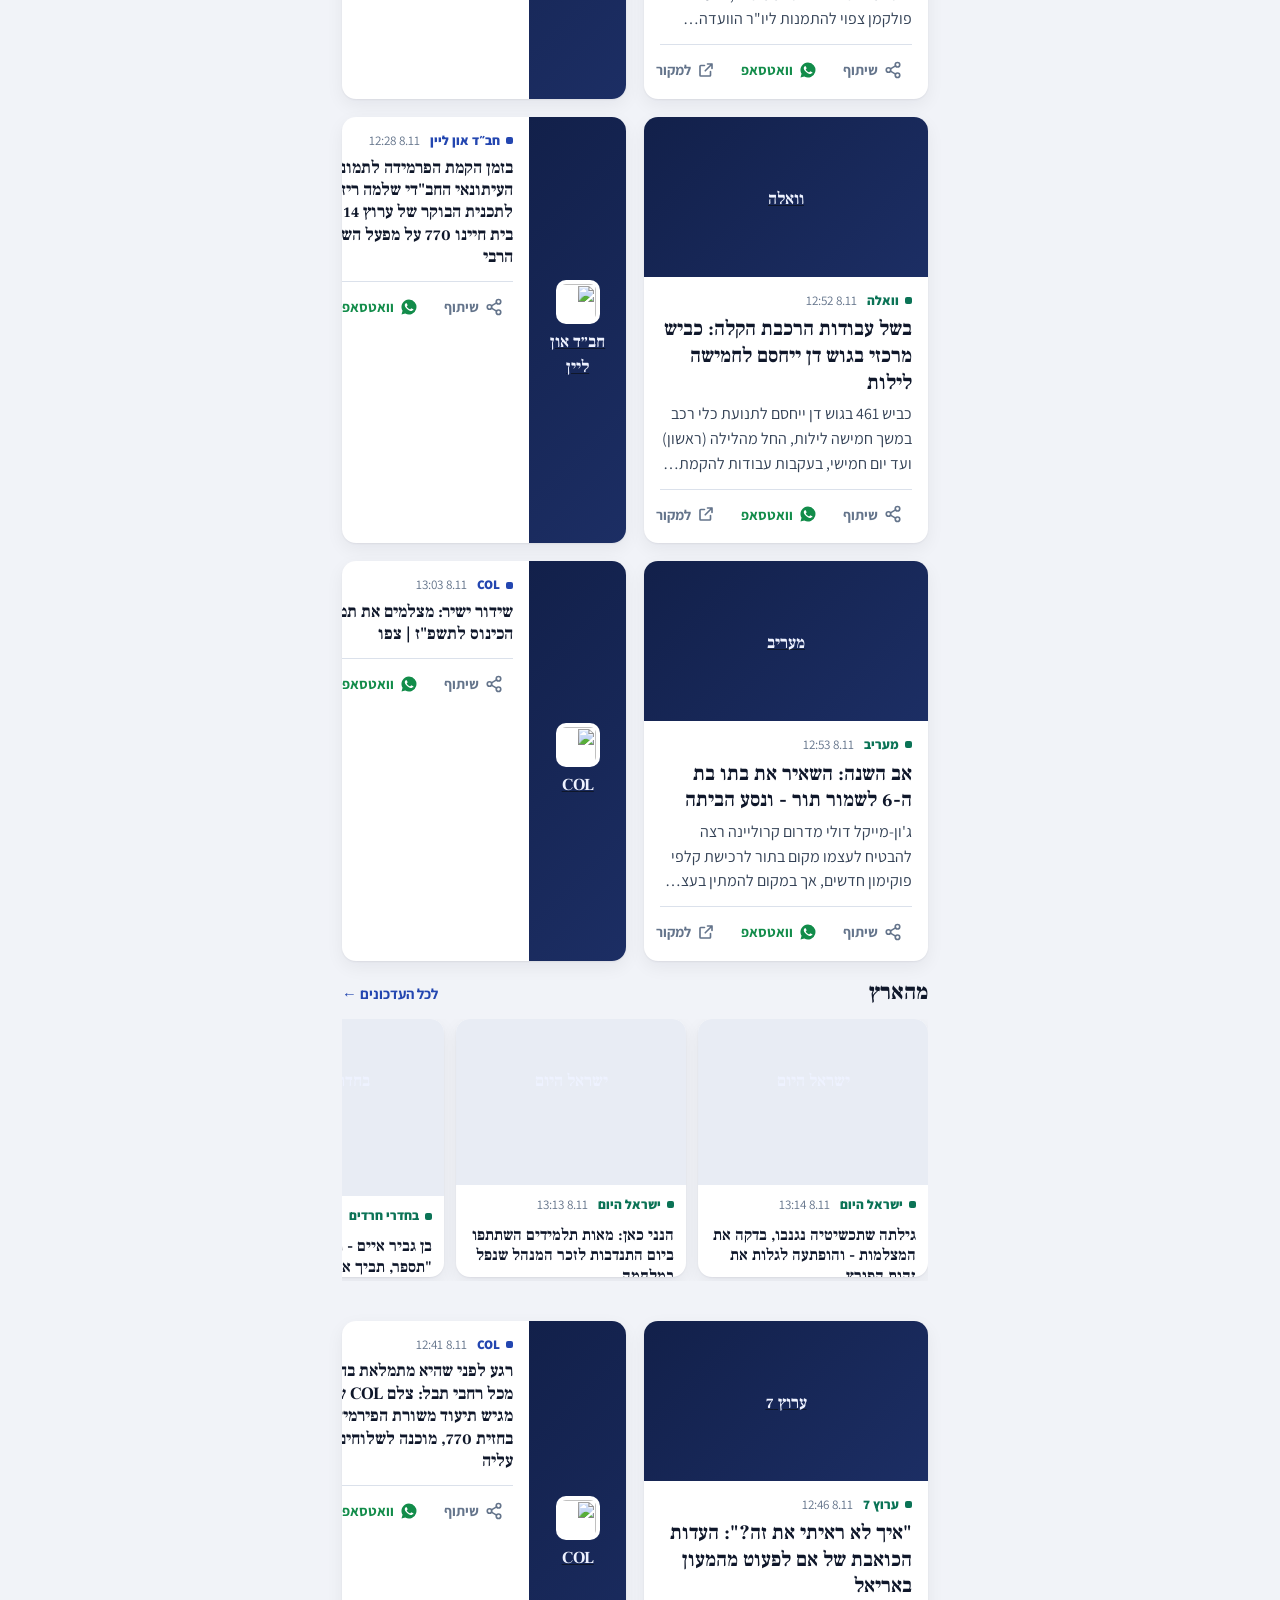
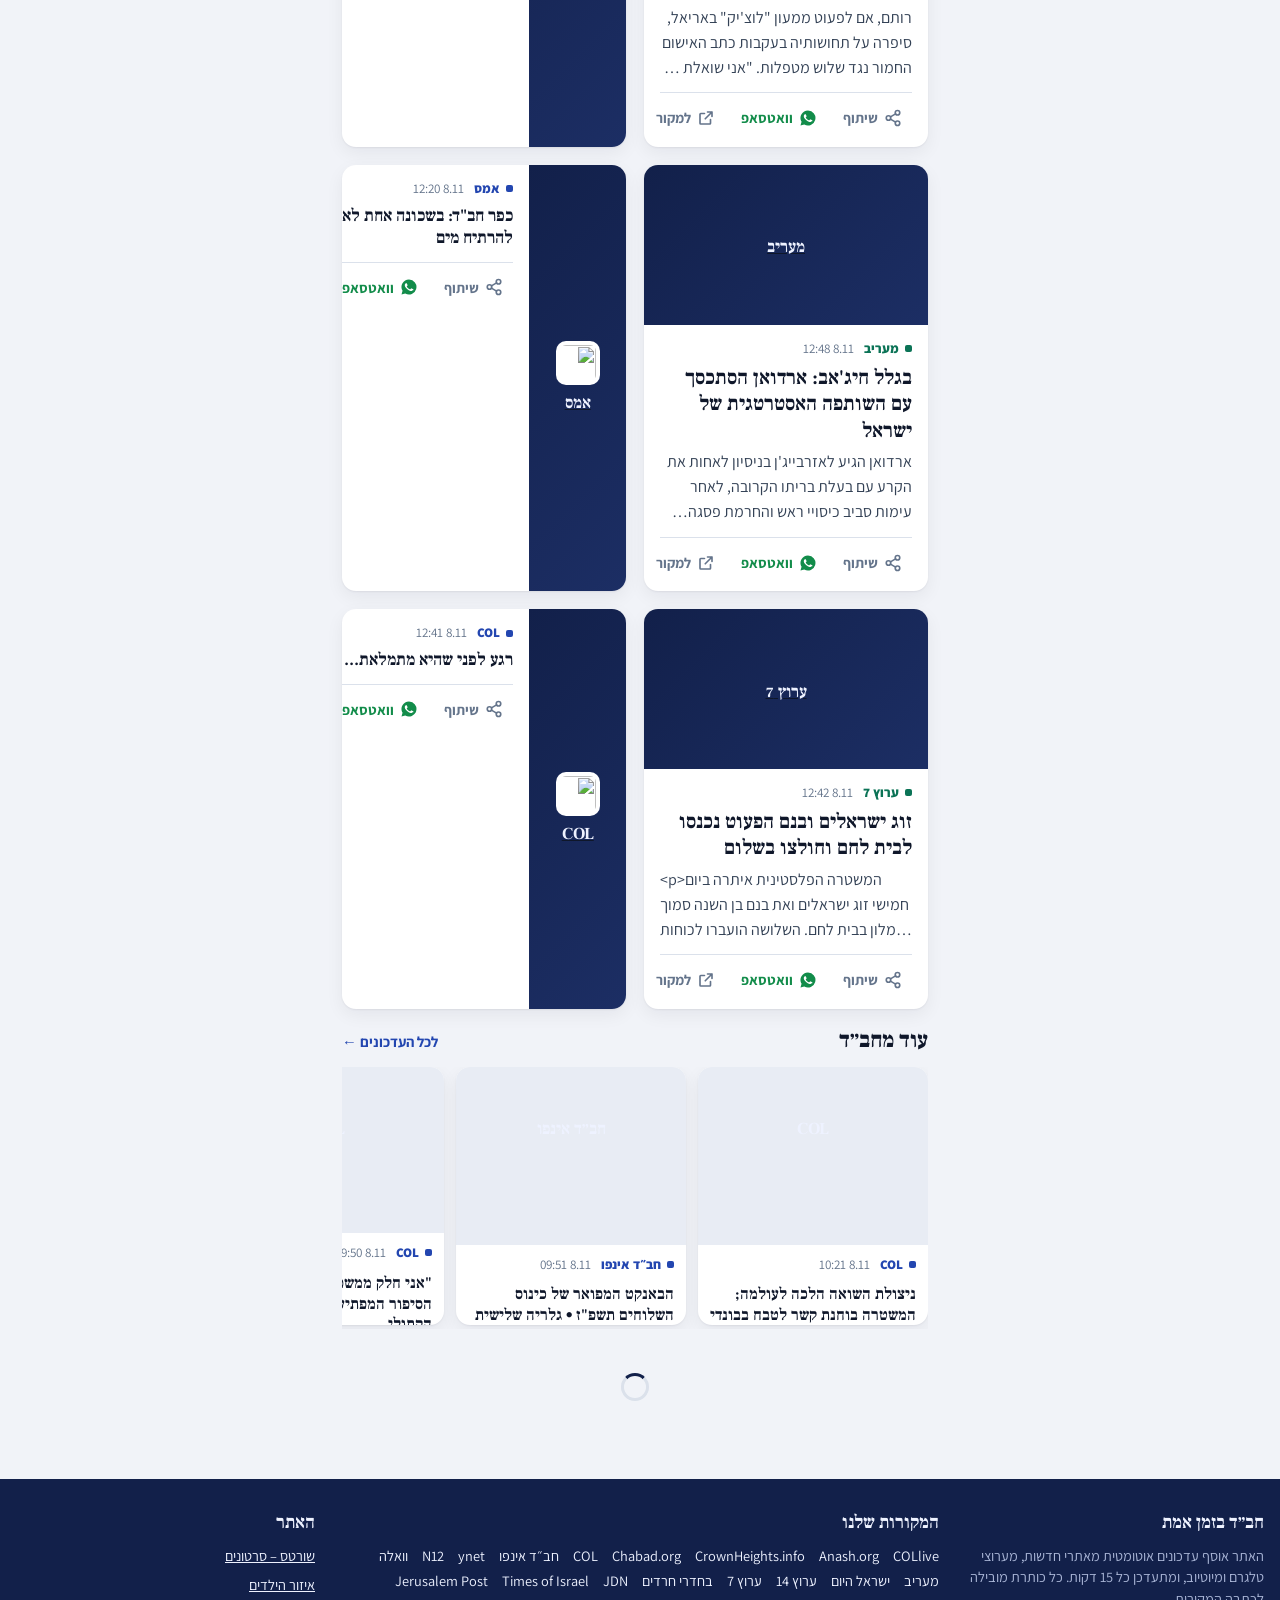
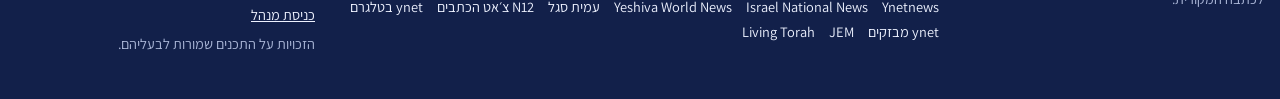
==== commit 6d4882fb: "עיצוב חדש לטלפון: סטוריז, שורטס, תצוגה מקדימה, שיתוף, שמחות וקהילה - איסוף ישיר מ-COL ומחב"ד אינפו (" ====
--- a/index.html
+++ b/index.html
@@ -4,16 +4,17 @@
 <meta charset="utf-8">
 <meta name="viewport" content="width=device-width, initial-scale=1, viewport-fit=cover">
 <title>חב״ד בזמן אמת</title>
-<meta name="description" content="חדשות חב״ד, ישראל והעולם, מבזקים וסרטונים – מתעדכן אוטומטית מסביב לשעון.">
+<meta name="description" content="חדשות חב״ד, ישראל והעולם, מבזקים, שמחות, סרטונים ואיזור ילדים – מתעדכן אוטומטית מסביב לשעון.">
 <meta name="theme-color" content="#12204a">
 <meta property="og:title" content="חב״ד בזמן אמת">
-<meta property="og:description" content="חדשות חב״ד, ישראל והעולם, מבזקים וסרטונים – מתעדכן אוטומטית מסביב לשעון.">
+<meta property="og:description" content="חדשות חב״ד, ישראל והעולם, מבזקים, שמחות, סרטונים ואיזור ילדים – מתעדכן אוטומטית מסביב לשעון.">
 <meta property="og:type" content="website">
+<meta property="og:locale" content="he_IL">
 <link rel="icon" href="assets/icon.svg" type="image/svg+xml">
 <link rel="preconnect" href="https://fonts.googleapis.com">
 <link rel="preconnect" href="https://fonts.gstatic.com" crossorigin>
 <link rel="stylesheet" href="https://fonts.googleapis.com/css2?family=Assistant:wght@400;500;600;700;800&family=Frank+Ruhl+Libre:wght@500;700;900&display=swap">
-<link rel="stylesheet" href="assets/site.css">
+<link rel="stylesheet" href="assets/site.css?v=2">
 </head>
 <body>
 <a class="skip" href="#feed">דלגו לחדשות</a>
@@ -41,8 +42,13 @@
       <div class="dates"><span class="heb" id="heb-date"></span><span class="sep">|</span><span class="greg" id="greg-date"></span></div>
       <div class="status" id="status" role="status"><span class="pulse"></span><span id="status-text">טוען חדשות…</span></div>
     </div>
-    <nav class="mast-nav" aria-label="ניווט">
-      <a class="kids-link" href="kids/">איזור הילדים</a>
+    <nav class="mast-nav" aria-label="פעולות">
+      <button class="pill-btn" id="share-site" type="button">
+        <svg viewBox="0 0 24 24" fill="none" stroke="currentColor" stroke-width="2.2" stroke-linecap="round" stroke-linejoin="round" aria-hidden="true"><circle cx="18" cy="5" r="3"/><circle cx="6" cy="12" r="3"/><circle cx="18" cy="19" r="3"/><path d="m8.6 13.5 6.8 4M15.4 6.5l-6.8 4"/></svg>
+        שתפו את האתר
+      </button>
+      <a class="pill-btn wa-join" id="wa-join" href="#" target="_blank" rel="noopener" hidden>ערוץ הוואטסאפ שלנו</a>
+      <a class="pill-btn kids-link" href="kids/">איזור הילדים</a>
     </nav>
   </div>
 </header>
@@ -58,6 +64,35 @@
   </div>
 </div>
 
+<section class="stories" aria-label="סטוריז">
+  <div class="wrap stories-track" id="stories-track">
+    <span class="story-btn"><span class="story-ring"><span class="ph skel"></span></span><span class="story-name">&nbsp;</span></span>
+    <span class="story-btn"><span class="story-ring"><span class="ph skel"></span></span><span class="story-name">&nbsp;</span></span>
+    <span class="story-btn"><span class="story-ring"><span class="ph skel"></span></span><span class="story-name">&nbsp;</span></span>
+    <span class="story-btn"><span class="story-ring"><span class="ph skel"></span></span><span class="story-name">&nbsp;</span></span>
+  </div>
+</section>
+
+<nav class="cats" aria-label="קטגוריות">
+  <div class="wrap">
+    <div class="cats-row">
+      <div class="tabs" role="tablist" id="tabs">
+        <button class="tab" role="tab" data-tab="home" aria-selected="true">ראשי</button>
+        <button class="tab" role="tab" data-tab="flash" aria-selected="false">מבזקים</button>
+        <button class="tab" role="tab" data-tab="chabad" aria-selected="false">חב״ד</button>
+        <button class="tab" role="tab" data-tab="community" aria-selected="false">שמחות וקהילה</button>
+        <button class="tab" role="tab" data-tab="israel" aria-selected="false">ישראל ופוליטיקה</button>
+        <button class="tab" role="tab" data-tab="world" aria-selected="false">עולם</button>
+        <button class="tab" role="tab" data-tab="video" aria-selected="false">וידאו</button>
+      </div>
+      <button class="search-btn" id="search-toggle" type="button" aria-label="חיפוש" aria-expanded="false">
+        <svg viewBox="0 0 24 24" fill="none" stroke="currentColor" stroke-width="2.4" stroke-linecap="round" aria-hidden="true"><circle cx="11" cy="11" r="7"/><path d="m20 20-3.5-3.5"/></svg>
+      </button>
+    </div>
+    <div class="searchbar" id="searchbar" hidden><input id="q" type="search" placeholder="חיפוש בכל החדשות…" autocomplete="off" aria-label="חיפוש"></div>
+  </div>
+</nav>
+
 <div class="wrap ad-top" id="ad-top" hidden></div>
 
 <main class="wrap layout">
@@ -67,49 +102,30 @@
       <h2 id="live-title">מבזקים</h2>
       <span class="live-sub">עדכונים קצרים מטלגרם, מהכתבים ומאתרי החדשות</span>
     </div>
-    <ol class="live-list" id="live-list">
-      <li class="flash"><span class="skel" style="height:12px;width:40%"></span><span class="skel" style="height:14px;margin-top:8px"></span><span class="skel" style="height:14px;margin-top:6px;width:80%"></span></li>
-      <li class="flash"><span class="skel" style="height:12px;width:35%"></span><span class="skel" style="height:14px;margin-top:8px"></span><span class="skel" style="height:14px;margin-top:6px;width:70%"></span></li>
-      <li class="flash"><span class="skel" style="height:12px;width:45%"></span><span class="skel" style="height:14px;margin-top:8px"></span></li>
-    </ol>
+    <ol class="live-list" id="live-list"></ol>
   </aside>
 
   <section class="feed" id="feed" aria-label="חדשות">
-    <div class="feed-tools">
-      <div class="tabs" role="tablist" id="tabs" aria-label="קטגוריות">
-        <button class="tab" role="tab" data-tab="home" aria-selected="true">ראשי</button>
-        <button class="tab" role="tab" data-tab="flash" aria-selected="false">מבזקים</button>
-        <button class="tab" role="tab" data-tab="chabad" aria-selected="false">חב״ד</button>
-        <button class="tab" role="tab" data-tab="israel" aria-selected="false">ישראל ופוליטיקה</button>
-        <button class="tab" role="tab" data-tab="world" aria-selected="false">עולם</button>
-        <button class="tab" role="tab" data-tab="video" aria-selected="false">וידאו</button>
-      </div>
-      <label class="search">
-        <span hidden>חיפוש</span>
-        <input id="q" type="search" placeholder="חיפוש בחדשות" autocomplete="off">
-        <svg viewBox="0 0 24 24" fill="none" stroke="currentColor" stroke-width="2.2" stroke-linecap="round" aria-hidden="true"><circle cx="11" cy="11" r="7"/><path d="m20 20-3.5-3.5"/></svg>
-      </label>
-    </div>
     <button class="new-pill" id="new-pill" hidden></button>
     <div id="content">
-      <div class="top">
-        <div class="lead"><span class="skel" style="aspect-ratio:16/9;border-radius:0"></span><div class="lead-body"><span class="skel" style="height:26px"></span><span class="skel" style="height:26px;width:70%"></span></div></div>
-        <div class="top-list"><span class="skel" style="height:18px;margin-top:16px"></span><span class="skel" style="height:18px;margin-top:22px"></span><span class="skel" style="height:18px;margin-top:22px;width:80%"></span></div>
+      <div class="cards">
+        <div class="card"><span class="skel" style="aspect-ratio:16/9;border-radius:0"></span><div class="card-body"><span class="skel" style="height:24px"></span><span class="skel" style="height:24px;width:70%"></span><span class="skel" style="height:14px;margin-top:6px"></span></div></div>
+        <div class="card"><span class="skel" style="aspect-ratio:16/9;border-radius:0"></span><div class="card-body"><span class="skel" style="height:24px"></span><span class="skel" style="height:14px;margin-top:6px"></span></div></div>
       </div>
     </div>
+    <div id="sentinel" aria-hidden="true"></div>
   </section>
 
-  <aside class="rail" aria-label="וידאו ופרסומות">
+  <aside class="rail" aria-label="שורטס ופרסומות">
     <section class="rail-block" id="rail-videos" hidden>
-      <h2 class="rail-title">וידאו <button data-goto="video">לכל הסרטונים ←</button></h2>
-      <div id="rail-video-list"></div>
+      <h2 class="rail-title">שורטס <a href="shorts.html">לכל הסרטונים ←</a></h2>
+      <div class="rail-reels" id="rail-reels"></div>
     </section>
     <div class="ad-side" id="ad-side"></div>
     <a class="kids-promo" href="kids/">
-      <span><strong>איזור הילדים</strong><span>טנק המבצעים, חידון, סביבון, צביעה ועוד</span></span>
+      <span><strong>איזור הילדים</strong><span>משחקים, טבלת שיאים, סרטונים ויצירות של ילדים</span></span>
       <svg viewBox="0 0 76 56" aria-hidden="true">
-        <rect x="4" y="16" width="56" height="26" rx="5" fill="#fff"/>
-        <rect x="4" y="30" width="56" height="5" fill="#2346b0"/>
+        <rect x="4" y="16" width="56" height="26" rx="5" fill="#fff"/><rect x="4" y="30" width="56" height="5" fill="#2346b0"/>
         <path d="M60 22h7l5 9v11H60z" fill="#fff"/><path d="M62 24h4l3.6 6H62z" fill="#9fd3ff"/>
         <rect x="12" y="6" width="36" height="10" rx="2" fill="#12204a"/>
         <circle cx="18" cy="44" r="6" fill="#12204a"/><circle cx="56" cy="44" r="6" fill="#12204a"/>
@@ -123,7 +139,7 @@
   <div class="wrap foot-grid">
     <div>
       <h2 id="foot-name">חב״ד בזמן אמת</h2>
-      <p>האתר אוסף כותרות אוטומטית מאתרי חדשות, מערוצי טלגרם ומיוטיוב, ומתעדכן כל 15 דקות. כל כותרת מובילה לכתבה המקורית.</p>
+      <p>האתר אוסף עדכונים אוטומטית מאתרי חדשות, מערוצי טלגרם ומיוטיוב, ומתעדכן כל 15 דקות. כל כותרת מובילה לכתבה המקורית.</p>
     </div>
     <div>
       <h2>המקורות שלנו</h2>
@@ -131,6 +147,7 @@
     </div>
     <div>
       <h2>האתר</h2>
+      <p><a href="shorts.html">שורטס – סרטונים</a></p>
       <p><a href="kids/">איזור הילדים</a></p>
       <p><a href="admin.html">כניסת מנהל</a></p>
       <p>הזכויות על התכנים שמורות לבעליהם.</p>
@@ -138,17 +155,38 @@
   </div>
 </footer>
 
+<nav class="bottom-nav" aria-label="ניווט ראשי">
+  <button type="button" data-nav="home" class="on">
+    <svg viewBox="0 0 24 24" fill="none" stroke="currentColor" stroke-width="2.2" stroke-linejoin="round" aria-hidden="true"><path d="M3 11 12 3l9 8v10h-6v-6H9v6H3z"/></svg>ראשי</button>
+  <button type="button" data-nav="flash">
+    <svg viewBox="0 0 24 24" fill="none" stroke="currentColor" stroke-width="2.2" stroke-linejoin="round" aria-hidden="true"><path d="M13 2 4 14h7l-1 8 9-12h-7z"/></svg>מבזקים</button>
+  <a href="shorts.html" class="shorts-nav">
+    <svg viewBox="0 0 24 24" fill="currentColor" aria-hidden="true"><rect x="5" y="2" width="14" height="20" rx="4"/><path d="M10 8.5v7l6-3.5z" fill="#fff"/></svg>שורטס</a>
+  <button type="button" data-nav="community">
+    <svg viewBox="0 0 24 24" fill="none" stroke="currentColor" stroke-width="2.2" stroke-linejoin="round" aria-hidden="true"><path d="M12 21s-8-4.6-8-11a4.5 4.5 0 0 1 8-2.8A4.5 4.5 0 0 1 20 10c0 6.4-8 11-8 11z"/></svg>שמחות</button>
+  <a href="kids/">
+    <svg viewBox="0 0 24 24" fill="none" stroke="currentColor" stroke-width="2.2" stroke-linejoin="round" aria-hidden="true"><path d="m12 2 2.9 6.2 6.8.8-5 4.6 1.4 6.7L12 17l-6.1 3.3 1.4-6.7-5-4.6 6.8-.8z"/></svg>ילדים</a>
+</nav>
+
+<div class="sheet" id="sheet" role="dialog" aria-modal="true" aria-labelledby="sheet-title" hidden>
+  <div class="sheet-backdrop" data-close></div>
+  <article class="sheet-panel" id="sheet-panel"></article>
+</div>
+
+<div class="story-view" id="story-view" role="dialog" aria-modal="true" aria-label="סטורי" hidden></div>
+
 <dialog class="player" id="player" aria-label="נגן וידאו">
   <div class="player-frame" id="player-frame"></div>
   <div class="player-bar">
     <h3 id="player-title" dir="auto"></h3>
-    <a id="player-yt" href="https://www.youtube.com" target="_blank" rel="noopener">לצפייה ביוטיוב</a>
     <button class="player-close" id="player-close" aria-label="סגירה">×</button>
   </div>
 </dialog>
 
+<div class="toast" id="toast" role="status" hidden></div>
+
 <script src="assets/config.js"></script>
-<script src="assets/common.js"></script>
-<script src="assets/site.js"></script>
+<script src="assets/common.js?v=2"></script>
+<script src="assets/site.js?v=2"></script>
 </body>
 </html>
--- a/assets/site.css
+++ b/assets/site.css
@@ -1,7 +1,7 @@
 /* חב״ד בזמן אמת – עיצוב האתר
-   Layout: navy masthead carrying the 770 facade mark; a three-column newsroom below it –
-   the live flash wire on the right (RTL start), the main feed in the middle, a video + ads rail on the left.
-   Collapses to two columns on tablets and to tabs on phones. */
+   Layout (mobile first): navy masthead with the 770 facade mark → a story-circle strip → sticky category chips →
+   one endless column of big picture cards, with flashes, shorts and simchas woven in; a fixed bottom nav on phones.
+   On desktop the live flash wire sits on the right (RTL start) and a shorts/ads rail on the left. */
 
 :root {
   --paper: #f1f3f8;
@@ -25,26 +25,32 @@
   --sun: #ffd23f;
   --sun-2: #ff9b54;
   --sun-ink: #2b1a00;
+  --ring-a: #f5b83d;
+  --ring-b: #e8475f;
+  --ring-c: #7a4dff;
   --c-chabad: #2346b0;
   --c-israel: #0b7356;
   --c-world: #6942b0;
   --c-flash: #b3382a;
   --c-video: #c0261f;
   --c-own: #9a700c;
+  --c-community: #c2410c;
+  --wa: #128c4a;
   --focus: #2f6bff;
   --shadow: 0 1px 2px rgba(15, 23, 42, .06), 0 6px 18px rgba(15, 23, 42, .06);
-  --overlay: rgba(4, 9, 24, .84);
+  --overlay: rgba(4, 9, 24, .86);
   --font-display: 'Frank Ruhl Libre', 'David Libre', 'Noto Serif Hebrew', 'Times New Roman', serif;
   --font-body: 'Assistant', 'Rubik', 'Segoe UI', 'Arial Hebrew', Arial, sans-serif;
-  --r: 12px;
+  --r: 14px;
+  --nav-h: 0px;
   color-scheme: light;
 }
 @media (prefers-color-scheme: dark) {
   :root:not([data-theme="light"]) {
     --paper: #0a0f1e; --surface: #121a2d; --surface-2: #1a2440; --ink: #e7ecf6; --ink-2: #c2cada; --muted: #8f9ab0;
     --line: #243052; --navy: #0b1530; --navy-2: #14214a; --on-navy: #eef2ff; --on-navy-muted: #9aa7cc;
-    --brick: #f07464; --breaking-bg: #a12f22; --gold: #e2b64a;
-    --c-chabad: #8fa9ff; --c-israel: #46cba1; --c-world: #b9a0ff; --c-flash: #f07464; --c-video: #ff6d63; --c-own: #e2b64a;
+    --brick: #f07464; --breaking-bg: #a12f22; --gold: #e2b64a; --wa: #25d366;
+    --c-chabad: #8fa9ff; --c-israel: #46cba1; --c-world: #b9a0ff; --c-flash: #f07464; --c-video: #ff6d63; --c-own: #e2b64a; --c-community: #fb923c;
     --shadow: 0 1px 2px rgba(0, 0, 0, .45), 0 8px 22px rgba(0, 0, 0, .28);
     color-scheme: dark;
   }
@@ -52,8 +58,8 @@
 :root[data-theme="dark"] {
   --paper: #0a0f1e; --surface: #121a2d; --surface-2: #1a2440; --ink: #e7ecf6; --ink-2: #c2cada; --muted: #8f9ab0;
   --line: #243052; --navy: #0b1530; --navy-2: #14214a; --on-navy: #eef2ff; --on-navy-muted: #9aa7cc;
-  --brick: #f07464; --breaking-bg: #a12f22; --gold: #e2b64a;
-  --c-chabad: #8fa9ff; --c-israel: #46cba1; --c-world: #b9a0ff; --c-flash: #f07464; --c-video: #ff6d63; --c-own: #e2b64a;
+  --brick: #f07464; --breaking-bg: #a12f22; --gold: #e2b64a; --wa: #25d366;
+  --c-chabad: #8fa9ff; --c-israel: #46cba1; --c-world: #b9a0ff; --c-flash: #f07464; --c-video: #ff6d63; --c-own: #e2b64a; --c-community: #fb923c;
   --shadow: 0 1px 2px rgba(0, 0, 0, .45), 0 8px 22px rgba(0, 0, 0, .28);
   color-scheme: dark;
 }
@@ -68,8 +74,9 @@
   font-size: 16px;
   line-height: 1.5;
   padding-top: env(safe-area-inset-top, 0px);
-  padding-bottom: env(safe-area-inset-bottom, 0px);
-}
+  padding-bottom: calc(var(--nav-h) + env(safe-area-inset-bottom, 0px));
+}
+body.locked { overflow: hidden; }
 a { color: inherit; }
 img { max-width: 100%; }
 button { font: inherit; color: inherit; }
@@ -84,21 +91,17 @@
 }
 .skip { position: absolute; inset-inline-start: 12px; top: -80px; background: var(--surface); color: var(--ink); padding: 8px 14px; border-radius: 8px; z-index: 50; }
 .skip:focus { top: 12px; }
+.only-mobile { display: none; }
+@media (max-width: 899px) { .only-mobile { display: block; } .only-desktop { display: none !important; } }
 
 /* ---------- masthead ---------- */
 .masthead { background: var(--navy); color: var(--on-navy); }
-.mast-row { display: flex; align-items: center; gap: 14px 24px; padding-block: 14px; flex-wrap: wrap; }
+.mast-row { display: flex; align-items: center; gap: 12px 22px; padding-block: 12px; flex-wrap: wrap; }
 .brand { display: flex; align-items: center; gap: 12px; text-decoration: none; min-width: 0; }
-.logo { width: 56px; height: 42px; flex: none; }
+.logo { width: 54px; height: 41px; flex: none; }
 .logo .facade { fill: var(--facade); }
 .logo .win { fill: var(--navy); }
-.brand-name {
-  display: block;
-  font-family: var(--font-display);
-  font-weight: 900;
-  font-size: clamp(1.55rem, 1.15rem + 1.5vw, 2.25rem);
-  line-height: 1.05;
-}
+.brand-name { display: block; font-family: var(--font-display); font-weight: 900; font-size: clamp(1.5rem, 1.1rem + 1.5vw, 2.2rem); line-height: 1.05; }
 .brand-tag { display: block; font-size: .86rem; color: var(--on-navy-muted); margin-top: 3px; }
 .mast-meta { margin-inline-start: auto; display: flex; flex-direction: column; align-items: flex-end; gap: 3px; font-size: .9rem; }
 .dates { display: flex; gap: 8px; flex-wrap: wrap; justify-content: flex-end; }
@@ -109,20 +112,24 @@
 .status.stale .pulse { background: var(--warn); animation: none; }
 @keyframes pulse { 0% { box-shadow: 0 0 0 0 rgba(61, 220, 132, .55); } 80%, 100% { box-shadow: 0 0 0 9px rgba(61, 220, 132, 0); } }
 .mast-nav { display: flex; gap: 8px; align-items: center; }
-.kids-link {
-  background: var(--sun); color: var(--sun-ink); font-weight: 800; text-decoration: none;
-  padding: 8px 16px; border-radius: 999px; white-space: nowrap; display: inline-flex; gap: 6px; align-items: center;
-}
-.kids-link:hover { background: var(--sun-2); }
-
+.pill-btn { display: inline-flex; align-items: center; gap: 7px; border: 1px solid rgba(238, 242, 255, .3); background: transparent; color: var(--on-navy); padding: 7px 14px; border-radius: 999px; font-weight: 700; cursor: pointer; text-decoration: none; white-space: nowrap; }
+.pill-btn:hover { border-color: var(--on-navy); }
+.pill-btn svg { width: 18px; height: 18px; }
+.wa-join { background: var(--wa); border-color: var(--wa); color: #fff; }
+.wa-banner { display: flex; align-items: center; gap: 12px; background: color-mix(in srgb, var(--wa) 12%, var(--surface)); border: 1px solid color-mix(in srgb, var(--wa) 35%, transparent); border-radius: var(--r); padding: 14px 16px; text-decoration: none; color: var(--ink); margin-bottom: 22px; font-weight: 700; }
+.wa-banner svg { width: 34px; height: 34px; color: var(--wa); flex: none; }
+.wa-banner small { display: block; color: var(--muted); font-weight: 600; }
+.kids-link { background: var(--sun); color: var(--sun-ink); border-color: var(--sun); }
+.kids-link:hover { background: var(--sun-2); border-color: var(--sun-2); }
 @media (max-width: 720px) {
-  .mast-row { gap: 10px 14px; padding-block: 12px; }
-  .logo { width: 44px; height: 34px; }
+  .mast-row { gap: 8px 12px; padding-block: 10px; }
+  .logo { width: 42px; height: 32px; }
   .brand-tag { display: none; }
   .mast-meta { order: 3; width: 100%; margin: 0; flex-direction: row; justify-content: space-between; align-items: center; font-size: .82rem; gap: 10px; }
-  .dates .greg { display: none; }
-  .dates .sep { display: none; }
+  .dates .greg, .dates .sep { display: none; }
   .mast-nav { margin-inline-start: auto; }
+  .mast-nav .kids-link { display: none; }
+  .pill-btn { padding: 6px 12px; }
 }
 
 /* ---------- breaking + ticker ---------- */
@@ -130,40 +137,63 @@
 .breaking .wrap { display: flex; gap: 12px; align-items: center; padding-block: 10px; font-weight: 700; }
 .breaking-label { background: var(--breaking-ink); color: var(--breaking-bg); padding: 2px 10px; border-radius: 4px; font-weight: 800; flex: none; }
 .breaking a { color: inherit; }
-
 .ticker { background: var(--surface); border-bottom: 1px solid var(--line); }
 .ticker-row { display: flex; align-items: center; gap: 12px; height: 44px; }
 .ticker-label { flex: none; font-weight: 800; color: var(--brick); display: inline-flex; align-items: center; gap: 7px; }
 .ticker-label::before { content: ''; width: 8px; height: 8px; border-radius: 50%; background: var(--brick); }
-.ticker-viewport {
-  flex: 1; min-width: 0; overflow: hidden;
-  -webkit-mask-image: linear-gradient(to left, transparent, #000 28px, #000 calc(100% - 28px), transparent);
-  mask-image: linear-gradient(to left, transparent, #000 28px, #000 calc(100% - 28px), transparent);
-}
+.ticker-viewport { flex: 1; min-width: 0; overflow: hidden; -webkit-mask-image: linear-gradient(to left, transparent, #000 28px, #000 calc(100% - 28px), transparent); mask-image: linear-gradient(to left, transparent, #000 28px, #000 calc(100% - 28px), transparent); }
 .ticker-track { display: inline-flex; white-space: nowrap; animation: tick var(--dur, 90s) linear infinite; }
 .ticker-viewport:hover .ticker-track { animation-play-state: paused; }
 .ticker-item { padding-inline: 16px; text-decoration: none; color: var(--ink); display: inline-flex; gap: 8px; align-items: baseline; }
 .ticker-item b { color: var(--brick); font-variant-numeric: tabular-nums; }
 .ticker-item i { font-style: normal; color: var(--muted); font-size: .85rem; }
-.ticker-item:hover span { text-decoration: underline; }
 .ticker-item + .ticker-item { border-inline-start: 1px solid var(--line); }
 @keyframes tick { from { transform: translateX(0); } to { transform: translateX(50%); } }
+@media (max-width: 899px) { .ticker { display: none; } }
+
+/* ---------- stories strip ---------- */
+.stories { background: var(--surface); border-bottom: 1px solid var(--line); }
+.stories-track { display: flex; gap: 14px; overflow-x: auto; padding-block: 12px 10px; scrollbar-width: none; scroll-snap-type: x proximity; }
+.stories-track::-webkit-scrollbar { display: none; }
+.story-btn { flex: none; width: 74px; display: flex; flex-direction: column; align-items: center; gap: 5px; background: none; border: 0; padding: 0; cursor: pointer; scroll-snap-align: start; }
+.story-ring { width: 70px; height: 70px; border-radius: 50%; padding: 3px; background: conic-gradient(from 200deg, var(--ring-a), var(--ring-b), var(--ring-c), var(--ring-a)); }
+.story-btn.seen .story-ring { background: var(--line); }
+.story-ring img, .story-ring .ph { width: 100%; height: 100%; border-radius: 50%; object-fit: cover; border: 3px solid var(--surface); display: block; background: var(--surface-2); }
+.story-name { font-size: .76rem; font-weight: 700; color: var(--ink-2); max-width: 74px; overflow: hidden; text-overflow: ellipsis; white-space: nowrap; }
+
+/* ---------- category chips ---------- */
+.cats { position: sticky; top: env(safe-area-inset-top, 0px); z-index: 20; background: color-mix(in srgb, var(--paper) 92%, transparent); backdrop-filter: blur(8px); -webkit-backdrop-filter: blur(8px); border-bottom: 1px solid var(--line); }
+body::before { content: ''; position: fixed; inset: 0 0 auto; height: env(safe-area-inset-top, 0px); z-index: 21; background: var(--paper); }
+.cats-row { display: flex; gap: 8px; align-items: center; padding-block: 9px; }
+.tabs { display: flex; gap: 6px; overflow-x: auto; scrollbar-width: none; flex: 1; min-width: 0; }
+.tabs::-webkit-scrollbar { display: none; }
+.tab { flex: none; border: 1px solid var(--line); background: var(--surface); color: var(--ink-2); padding: 7px 14px; border-radius: 999px; font-weight: 700; cursor: pointer; white-space: nowrap; }
+.tab:hover { border-color: var(--muted); }
+.tab[aria-selected="true"] { background: var(--navy); border-color: var(--navy); color: var(--on-navy); }
+.search-btn { flex: none; width: 38px; height: 38px; border-radius: 50%; border: 1px solid var(--line); background: var(--surface); display: grid; place-items: center; cursor: pointer; }
+.search-btn svg { width: 18px; height: 18px; color: var(--ink-2); }
+.searchbar { padding-bottom: 10px; }
+.searchbar input { width: 100%; border: 1px solid var(--line); background: var(--surface); color: var(--ink); border-radius: 999px; padding: 10px 16px; font: inherit; }
+.subtabs { display: flex; gap: 6px; margin: 0 0 14px; flex-wrap: wrap; }
+.subtabs button { border: 1px solid var(--line); background: var(--surface); padding: 5px 13px; border-radius: 999px; font-weight: 700; color: var(--ink-2); cursor: pointer; }
+.subtabs button[aria-pressed="true"] { background: var(--c-community); border-color: var(--c-community); color: #fff; }
 
 /* ---------- layout ---------- */
-.ad-top { padding-top: 16px; }
-.layout { display: grid; grid-template-columns: 310px minmax(0, 1fr) 300px; gap: 26px; padding-block: 22px 56px; align-items: start; }
-.live, .rail { position: sticky; top: 14px; }
+.ad-top { padding-top: 14px; }
+.layout { display: grid; grid-template-columns: 310px minmax(0, 1fr) 300px; gap: 26px; padding-block: 18px 56px; align-items: start; }
+.live, .rail { position: sticky; top: 70px; }
 @media (max-width: 1199px) {
   .layout { grid-template-columns: 290px minmax(0, 1fr); }
   .layout > .rail { grid-column: 1 / -1; position: static; display: grid; grid-template-columns: repeat(auto-fit, minmax(min(100%, 280px), 1fr)); align-items: start; }
 }
 @media (max-width: 899px) {
-  .layout { grid-template-columns: minmax(0, 1fr); padding-top: 14px; }
+  :root { --nav-h: 62px; }
+  .layout { grid-template-columns: minmax(0, 1fr); padding-top: 12px; }
   .live { display: none; }
 }
 
-/* ---------- live wire ---------- */
-.live { background: var(--surface); border-radius: var(--r); box-shadow: var(--shadow); max-height: calc(100vh - 28px); overflow: auto; overscroll-behavior: contain; }
+/* ---------- live wire (flashes) ---------- */
+.live { background: var(--surface); border-radius: var(--r); box-shadow: var(--shadow); max-height: calc(100vh - 86px); overflow: auto; overscroll-behavior: contain; }
 .live-head { position: sticky; top: 0; background: var(--surface); padding: 14px 16px 10px; border-bottom: 1px solid var(--line); z-index: 1; display: flex; align-items: center; gap: 9px; flex-wrap: wrap; }
 .live-head h2 { font-family: var(--font-display); font-size: 1.35rem; margin: 0; line-height: 1.1; }
 .live-dot { width: 10px; height: 10px; border-radius: 50%; background: var(--brick); animation: livepulse 1.6s ease-in-out infinite; }
@@ -171,10 +201,7 @@
 .live-sub { font-size: .8rem; color: var(--muted); flex-basis: 100%; }
 .live-list { list-style: none; margin: 0; padding: 6px 16px 18px; }
 .flash { position: relative; padding-block: 11px; padding-inline-start: 18px; border-inline-start: 2px solid var(--line); }
-.flash::before {
-  content: ''; position: absolute; inset-inline-start: -7px; top: 16px; width: 8px; height: 8px;
-  border-radius: 50%; background: var(--surface); border: 2px solid var(--brick);
-}
+.flash::before { content: ''; position: absolute; inset-inline-start: -7px; top: 16px; width: 8px; height: 8px; border-radius: 50%; background: var(--surface); border: 2px solid var(--brick); }
 .flash.is-own::before { background: var(--gold); border-color: var(--gold); }
 .flash.is-new { animation: flashin 2.4s ease-out; }
 @keyframes flashin { from { background: color-mix(in srgb, var(--brick) 14%, transparent); } to { background: transparent; } }
@@ -182,105 +209,108 @@
 .flash-meta time { font-weight: 800; color: var(--brick); font-variant-numeric: tabular-nums; font-size: .92rem; }
 .flash.is-own .flash-meta time { color: var(--gold); }
 .flash-src { font-weight: 700; color: var(--ink-2); }
-.flash-text { margin: 4px 0 0; white-space: pre-line; font-size: .95rem; line-height: 1.5; overflow-wrap: anywhere; display: -webkit-box; -webkit-line-clamp: 7; -webkit-box-orient: vertical; overflow: hidden; }
+.flash-text { margin: 4px 0 0; white-space: pre-line; font-size: .96rem; line-height: 1.5; overflow-wrap: anywhere; display: -webkit-box; -webkit-line-clamp: 7; -webkit-box-orient: vertical; overflow: hidden; }
 .flash.is-open .flash-text { display: block; -webkit-line-clamp: unset; }
 .flash-text a { color: var(--c-chabad); }
-.flash-actions { display: flex; gap: 14px; margin-top: 4px; font-size: .84rem; }
-.flash-actions a, .flash-actions button { color: var(--muted); background: none; border: 0; padding: 0; cursor: pointer; text-decoration: none; font-weight: 600; }
+.flash-img { display: block; position: relative; margin-top: 8px; border-radius: 10px; overflow: hidden; background: var(--surface-2); max-width: 420px; }
+.flash-img img { display: block; width: 100%; max-height: 260px; object-fit: cover; }
+.flash-img .play { position: absolute; inset: 0; margin: auto; }
+.flash-actions { display: flex; gap: 14px; margin-top: 6px; font-size: .84rem; flex-wrap: wrap; }
+.flash-actions a, .flash-actions button { color: var(--muted); background: none; border: 0; padding: 0; cursor: pointer; text-decoration: none; font-weight: 700; }
 .flash-actions a:hover, .flash-actions button:hover { color: var(--ink); text-decoration: underline; }
 .tweet { margin-top: 6px; }
 .tweet blockquote { margin: 0; }
 .feed .live-list { background: var(--surface); border-radius: var(--r); box-shadow: var(--shadow); padding: 8px 18px 18px; }
 
-/* ---------- feed tools ---------- */
+/* ---------- blocks inside the feed ---------- */
 .feed { min-width: 0; }
-.feed-tools { display: flex; gap: 12px; align-items: center; margin-bottom: 16px; flex-wrap: wrap; }
-.tabs { display: flex; gap: 6px; overflow-x: auto; scrollbar-width: none; flex: 0 0 auto; max-width: 100%; padding-block: 2px; }
-.tabs::-webkit-scrollbar { display: none; }
-.tab {
-  flex: none; border: 1px solid var(--line); background: var(--surface); color: var(--ink-2);
-  padding: 7px 15px; border-radius: 999px; font-weight: 700; cursor: pointer; white-space: nowrap;
-}
-.tab:hover { border-color: var(--muted); }
-.tab[aria-selected="true"] { background: var(--navy); border-color: var(--navy); color: var(--on-navy); }
-.tab[data-tab="flash"] { display: none; }
-@media (max-width: 899px) { .tab[data-tab="flash"] { display: inline-block; } }
-.search { position: relative; flex: 1 1 200px; max-width: 280px; min-width: 170px; margin-inline-start: auto; }
-.search input {
-  width: 100%; border: 1px solid var(--line); background: var(--surface); color: var(--ink);
-  border-radius: 999px; padding: 8px 38px 8px 14px; font: inherit;
-}
-.search svg { position: absolute; inset-inline-start: 13px; top: 50%; translate: 0 -50%; width: 17px; height: 17px; color: var(--muted); pointer-events: none; }
-@media (max-width: 560px) { .search { flex-basis: 100%; } }
-
-.new-pill {
-  position: sticky; top: 10px; z-index: 5; display: flex; margin: 0 auto 14px; align-items: center; gap: 8px;
-  background: var(--navy); color: var(--on-navy); border: 0; border-radius: 999px; padding: 9px 20px;
-  font-weight: 700; box-shadow: var(--shadow); cursor: pointer;
-}
-.new-pill::before { content: ''; width: 8px; height: 8px; border-radius: 50%; background: var(--ok); }
-
-/* ---------- lead ---------- */
-.top { display: grid; grid-template-columns: minmax(0, 1.55fr) minmax(0, 1fr); gap: 18px; margin-bottom: 26px; }
-.lead { display: flex; flex-direction: column; background: var(--surface); border-radius: var(--r); overflow: hidden; box-shadow: var(--shadow); text-decoration: none; color: inherit; min-width: 0; }
-.lead-img { aspect-ratio: 16 / 9; width: 100%; object-fit: cover; display: block; background: var(--surface-2); }
-.lead-body { padding: 18px 22px 22px; display: flex; flex-direction: column; gap: 8px; }
-.lead h2 { font-family: var(--font-display); font-weight: 900; font-size: clamp(1.45rem, 1.05rem + 1.3vw, 2.1rem); line-height: 1.18; margin: 0; text-wrap: balance; }
-.lead p { margin: 0; color: var(--ink-2); font-size: 1.02rem; display: -webkit-box; -webkit-line-clamp: 3; -webkit-box-orient: vertical; overflow: hidden; }
-.lead:hover h2 { text-decoration: underline; text-decoration-thickness: 2px; text-underline-offset: 4px; }
-.lead.no-img { background: var(--navy); color: var(--on-navy); justify-content: flex-end; min-height: 260px; }
-.lead.no-img .lead-body { padding: 28px; }
-.lead.no-img p, .lead.no-img .meta { color: var(--on-navy-muted); }
-.lead.no-img .src { color: var(--sun); }
-.top-list { background: var(--surface); border-radius: var(--r); box-shadow: var(--shadow); padding: 6px 18px; min-width: 0; display: flex; flex-direction: column; }
-.top-list h3 { font-size: .8rem; letter-spacing: .04em; color: var(--muted); margin: 10px 0 2px; font-weight: 800; }
-.top-item { display: block; padding-block: 11px; text-decoration: none; color: inherit; border-top: 1px solid var(--line); }
-.top-list h3 + .top-item { border-top: 0; }
-.top-item strong { display: block; font-family: var(--font-display); font-weight: 700; font-size: 1.06rem; line-height: 1.3; margin-top: 2px; }
-.top-item:hover strong { text-decoration: underline; }
-@media (max-width: 760px) { .top { grid-template-columns: minmax(0, 1fr); } }
-
-/* ---------- sections + stories ---------- */
-.sec { margin-bottom: 28px; }
-.sec-head { display: flex; align-items: baseline; gap: 12px; margin: 0 0 10px; padding-bottom: 8px; border-bottom: 3px solid var(--cat, var(--navy)); }
-.sec-head h2 { font-family: var(--font-display); font-weight: 900; font-size: 1.55rem; margin: 0; line-height: 1.1; }
-.sec-head button { margin-inline-start: auto; background: none; border: 0; color: var(--cat, var(--ink-2)); font-weight: 700; cursor: pointer; padding: 4px 0; }
-.sec-head button:hover { text-decoration: underline; }
-.sec[data-c="chabad"], .src[data-c="chabad"] { --cat: var(--c-chabad); }
-.sec[data-c="israel"], .src[data-c="israel"] { --cat: var(--c-israel); }
-.sec[data-c="world"], .src[data-c="world"] { --cat: var(--c-world); }
-.sec[data-c="video"], .src[data-c="video"] { --cat: var(--c-video); }
-.src[data-c="flash"] { --cat: var(--c-flash); }
-.src[data-c="own"] { --cat: var(--c-own); }
-
-.stories { background: var(--surface); border-radius: var(--r); box-shadow: var(--shadow); }
-.story + .story { border-top: 1px solid var(--line); }
-.story-a { display: flex; gap: 16px; padding: 15px 18px; text-decoration: none; color: inherit; }
-.story-a:hover h3 { text-decoration: underline; text-underline-offset: 3px; }
-.thumb { width: 136px; height: 90px; object-fit: cover; border-radius: 8px; flex: none; background: var(--surface-2); }
-.story-body { min-width: 0; display: flex; flex-direction: column; gap: 4px; }
+.block { margin-bottom: 22px; }
+.block-head { display: flex; align-items: baseline; gap: 10px; margin: 0 0 10px; }
+.block-head h2 { font-family: var(--font-display); font-weight: 900; font-size: 1.4rem; margin: 0; line-height: 1.15; display: flex; align-items: center; gap: 8px; }
+.block-head .more-link { margin-inline-start: auto; background: none; border: 0; color: var(--c-chabad); font-weight: 700; cursor: pointer; text-decoration: none; padding: 4px 0; font-size: .92rem; }
+.block-head .more-link:hover { text-decoration: underline; }
+.block-head .dot { width: 9px; height: 9px; border-radius: 50%; background: var(--brick); animation: livepulse 1.6s ease-in-out infinite; }
+.mini-flashes { background: var(--surface); border-radius: var(--r); box-shadow: var(--shadow); padding: 4px 16px; list-style: none; margin: 0; }
+.mini-flashes li { padding-block: 11px; display: grid; grid-template-columns: minmax(0, 1fr) auto; gap: 12px; align-items: start; }
+.mini-flashes li + li { border-top: 1px solid var(--line); }
+.mini-flashes .flash-meta time { font-size: .86rem; }
+.mini-flashes p { margin: 3px 0 0; font-size: .95rem; line-height: 1.45; display: -webkit-box; -webkit-line-clamp: 3; -webkit-box-orient: vertical; overflow: hidden; white-space: pre-line; overflow-wrap: anywhere; }
+.mini-flashes img { width: 76px; height: 76px; object-fit: cover; border-radius: 10px; background: var(--surface-2); }
+.carousel { display: flex; gap: 12px; overflow-x: auto; scroll-snap-type: x mandatory; scrollbar-width: none; padding-bottom: 4px; }
+.carousel::-webkit-scrollbar { display: none; }
+.reel-card { flex: none; width: 138px; aspect-ratio: 9 / 16; border-radius: 14px; overflow: hidden; position: relative; background: #000; text-decoration: none; color: #fff; scroll-snap-align: start; box-shadow: var(--shadow); }
+.reel-card img { width: 100%; height: 100%; object-fit: cover; display: block; opacity: .92; }
+.reel-card::after { content: ''; position: absolute; inset: 40% 0 0; background: linear-gradient(to top, rgba(0, 0, 0, .85), transparent); }
+.reel-card span { position: absolute; inset-inline: 8px; bottom: 8px; z-index: 1; font-size: .8rem; font-weight: 700; line-height: 1.3; display: -webkit-box; -webkit-line-clamp: 3; -webkit-box-orient: vertical; overflow: hidden; }
+.reel-card .play { position: absolute; top: 8px; inset-inline-end: 8px; margin: 0; width: 30px; height: 22px; border-radius: 6px; z-index: 1; }
+.reel-card .play::after { border-block-width: 5px; border-left-width: 8px; }
+.mini-card { flex: none; width: 230px; background: var(--surface); border-radius: 14px; overflow: hidden; box-shadow: var(--shadow); text-decoration: none; color: inherit; scroll-snap-align: start; display: flex; flex-direction: column; border: 0; padding: 0; text-align: start; cursor: pointer; }
+.mini-card img, .mini-card .noimg-art { width: 100%; aspect-ratio: 16 / 10; object-fit: cover; display: block; background: var(--surface-2); }
+.mini-card strong { padding: 10px 12px 12px; font-family: var(--font-display); font-weight: 700; font-size: 1rem; line-height: 1.3; display: -webkit-box; -webkit-line-clamp: 3; -webkit-box-orient: vertical; overflow: hidden; }
+.mini-card .meta { padding: 10px 12px 0; }
+
+/* ---------- big cards ---------- */
+.cards { display: grid; grid-template-columns: minmax(0, 1fr); gap: 18px; }
+@media (min-width: 1200px) { .cards.two { grid-template-columns: repeat(2, minmax(0, 1fr)); } .cards.two > .wide { grid-column: 1 / -1; } }
+.card { background: var(--surface); border-radius: var(--r); box-shadow: var(--shadow); overflow: hidden; display: flex; flex-direction: column; min-width: 0; }
+.card-media { position: relative; display: block; aspect-ratio: 16 / 9; background: var(--surface-2); overflow: hidden; cursor: pointer; border: 0; padding: 0; width: 100%; }
+.card-media img { width: 100%; height: 100%; object-fit: cover; display: block; transition: transform .4s; }
+.card:hover .card-media img { transform: scale(1.03); }
+.card-badge { position: absolute; top: 10px; inset-inline-start: 10px; background: var(--cat, var(--navy)); color: #fff; font-size: .75rem; font-weight: 800; padding: 3px 10px; border-radius: 6px; z-index: 1; }
+.card-media .play { position: absolute; inset: 0; margin: auto; }
+.card-body { padding: 14px 16px 12px; display: flex; flex-direction: column; gap: 6px; }
+.card h3 { font-family: var(--font-display); font-weight: 700; font-size: 1.28rem; line-height: 1.3; margin: 0; overflow-wrap: anywhere; }
+.card h3 a { text-decoration: none; }
+.card h3 a:hover { text-decoration: underline; text-underline-offset: 3px; }
+.card .excerpt { margin: 0; color: var(--ink-2); font-size: 1rem; line-height: 1.55; display: -webkit-box; -webkit-line-clamp: 3; -webkit-box-orient: vertical; overflow: hidden; }
+.card-actions { display: flex; gap: 6px; border-top: 1px solid var(--line); margin-top: 6px; padding-top: 8px; }
+.act { display: inline-flex; align-items: center; gap: 6px; background: none; border: 0; color: var(--muted); font-weight: 700; font-size: .9rem; padding: 6px 10px; border-radius: 8px; cursor: pointer; text-decoration: none; }
+.act:hover { background: var(--surface-2); color: var(--ink); }
+.act svg { width: 18px; height: 18px; }
+.act.wa { color: var(--wa); }
+.act.end { margin-inline-start: auto; }
+.card.lead .card-media { aspect-ratio: 4 / 3; }
+@media (min-width: 640px) { .card.lead .card-media { aspect-ratio: 16 / 9; } }
+.card.lead h3 { font-size: clamp(1.45rem, 1.1rem + 1.4vw, 2.1rem); font-weight: 900; line-height: 1.2; }
+.card.compact { flex-direction: row; }
+.card.compact .card-media { width: 34%; aspect-ratio: auto; min-height: 120px; flex: none; }
+.card.compact h3 { font-size: 1.08rem; }
+.card.compact .excerpt { -webkit-line-clamp: 2; font-size: .94rem; }
+.noimg-art { display: grid; place-items: center; width: 100%; height: 100%; background: linear-gradient(135deg, var(--navy), var(--navy-2)); color: var(--on-navy); }
+.noimg-art img { width: 44px !important; height: 44px !important; border-radius: 10px; background: #fff; padding: 4px; object-fit: contain !important; }
+.noimg-art b { font-family: var(--font-display); font-size: 1.05rem; margin-top: 6px; display: block; text-align: center; padding-inline: 8px; }
+.noimg-inner { display: flex; flex-direction: column; align-items: center; }
 .meta { display: flex; align-items: center; gap: 4px 10px; font-size: .82rem; color: var(--muted); flex-wrap: wrap; font-variant-numeric: tabular-nums; }
 .src { font-weight: 800; color: var(--cat, var(--muted)); display: inline-flex; align-items: center; gap: 6px; }
 .src::before { content: ''; width: 7px; height: 7px; border-radius: 2px; background: currentColor; flex: none; }
+.also { color: var(--muted); font-weight: 600; }
 .pin { font-weight: 800; color: var(--gold); }
-.story h3 { font-family: var(--font-display); font-weight: 700; font-size: 1.17rem; line-height: 1.33; margin: 0; overflow-wrap: anywhere; }
-.story p { margin: 0; color: var(--ink-2); font-size: .95rem; display: -webkit-box; -webkit-line-clamp: 2; -webkit-box-orient: vertical; overflow: hidden; }
-.story.is-own h3 { color: var(--ink); }
-@media (max-width: 560px) {
-  .story-a { padding: 13px 14px; gap: 12px; }
-  .thumb { width: 98px; height: 72px; }
-  .story h3 { font-size: 1.05rem; }
-  .story p { display: none; }
-}
-
-.more { display: block; margin: 18px auto 0; border: 1px solid var(--line); background: var(--surface); padding: 10px 26px; border-radius: 999px; font-weight: 700; cursor: pointer; }
-.more:hover { border-color: var(--muted); }
+[data-c="chabad"] { --cat: var(--c-chabad); }
+[data-c="israel"] { --cat: var(--c-israel); }
+[data-c="world"] { --cat: var(--c-world); }
+[data-c="video"] { --cat: var(--c-video); }
+[data-c="flash"] { --cat: var(--c-flash); }
+[data-c="own"] { --cat: var(--c-own); }
+[data-c="community"] { --cat: var(--c-community); }
+
+.end-note { text-align: center; color: var(--muted); padding: 28px 12px; font-weight: 600; }
+.loading-more { display: flex; justify-content: center; padding: 22px; }
+.spinner { width: 28px; height: 28px; border-radius: 50%; border: 3px solid var(--line); border-top-color: var(--navy); animation: spin .8s linear infinite; }
+@keyframes spin { to { transform: rotate(360deg); } }
 .empty { padding: 44px 20px; text-align: center; color: var(--muted); background: var(--surface); border-radius: var(--r); }
-.empty button { margin-top: 12px; }
-
-/* skeleton */
+.new-pill { position: sticky; top: 64px; z-index: 15; display: flex; margin: 0 auto 14px; align-items: center; gap: 8px; background: var(--navy); color: var(--on-navy); border: 0; border-radius: 999px; padding: 9px 20px; font-weight: 700; box-shadow: var(--shadow); cursor: pointer; }
+.new-pill::before { content: ''; width: 8px; height: 8px; border-radius: 50%; background: var(--ok); }
 .skel { display: block; background: linear-gradient(90deg, var(--surface-2), var(--line), var(--surface-2)); background-size: 300% 100%; border-radius: 6px; animation: skel 1.4s ease-in-out infinite; }
 @keyframes skel { from { background-position: 100% 0; } to { background-position: 0 0; } }
+
+/* ---------- play badge ---------- */
+.play { width: 54px; height: 38px; border-radius: 10px; background: var(--c-video); opacity: .95; position: relative; display: block; }
+.play::after { content: ''; position: absolute; inset: 0; margin: auto; width: 0; height: 0; border-block: 8px solid transparent; border-left: 13px solid #fff; translate: 2px 0; }
+
+/* ---------- videos grid ---------- */
+.videos { display: grid; grid-template-columns: repeat(auto-fill, minmax(150px, 1fr)); gap: 12px; }
+.videos .reel-card { width: auto; }
+.open-shorts { display: flex; align-items: center; justify-content: center; gap: 10px; margin-bottom: 16px; padding: 14px; border-radius: var(--r); background: linear-gradient(135deg, #1f1f2e, #3a0d16); color: #fff; text-decoration: none; font-weight: 800; font-size: 1.05rem; }
 
 /* ---------- ads ---------- */
 .ad { position: relative; border-radius: 10px; overflow: hidden; background: var(--surface-2); }
@@ -288,43 +318,20 @@
 .ad a { display: block; }
 .ad-label { position: absolute; top: 6px; inset-inline-end: 6px; font-size: .68rem; background: rgba(0, 0, 0, .55); color: #fff; padding: 1px 7px; border-radius: 4px; z-index: 1; }
 .ad-top .ad img { max-height: 180px; object-fit: contain; }
-.ad-feed { margin: 0 0 28px; }
-.ad-feed .ad img { max-height: 260px; object-fit: contain; }
+.ad-feed .ad img { max-height: 300px; object-fit: contain; }
 .ad-side { display: flex; flex-direction: column; gap: 14px; }
-
-/* ---------- videos ---------- */
-.videos { display: grid; grid-template-columns: repeat(auto-fill, minmax(220px, 1fr)); gap: 16px; }
-.video { all: unset; box-sizing: border-box; cursor: pointer; display: flex; flex-direction: column; background: var(--surface); border-radius: var(--r); overflow: hidden; box-shadow: var(--shadow); }
-.video:focus-visible { outline: 3px solid var(--focus); outline-offset: 2px; }
-.video-thumb { position: relative; aspect-ratio: 16 / 9; background: var(--surface-2); display: block; }
-.video-thumb img { width: 100%; height: 100%; object-fit: cover; display: block; }
-.play { position: absolute; inset: 0; margin: auto; width: 52px; height: 36px; border-radius: 10px; background: var(--c-video); opacity: .92; }
-.play::after { content: ''; position: absolute; inset: 0; margin: auto; width: 0; height: 0; border-block: 8px solid transparent; border-left: 13px solid #fff; translate: 2px 0; }
-.video:hover .play { opacity: 1; scale: 1.06; }
-.video-meta { padding: 10px 12px 0; font-size: .8rem; color: var(--muted); }
-.video-title { padding: 2px 12px 14px; font-weight: 700; line-height: 1.35; overflow-wrap: anywhere; }
 
 /* ---------- rail ---------- */
 .rail { display: flex; flex-direction: column; gap: 18px; min-width: 0; }
 .rail-block { background: var(--surface); border-radius: var(--r); box-shadow: var(--shadow); padding: 14px; }
 .rail-title { font-family: var(--font-display); font-weight: 900; font-size: 1.2rem; margin: 0 0 10px; display: flex; align-items: baseline; justify-content: space-between; gap: 8px; }
-.rail-title button { background: none; border: 0; color: var(--c-video); font-weight: 700; cursor: pointer; font-family: var(--font-body); font-size: .85rem; padding: 0; }
-.mini-video { all: unset; box-sizing: border-box; cursor: pointer; display: grid; grid-template-columns: 108px minmax(0, 1fr); gap: 10px; align-items: start; padding-block: 8px; width: 100%; }
-.mini-video + .mini-video { border-top: 1px solid var(--line); }
-.mini-video img { width: 108px; aspect-ratio: 16 / 9; object-fit: cover; border-radius: 6px; display: block; background: var(--surface-2); }
-.mini-video span { font-size: .9rem; font-weight: 700; line-height: 1.3; overflow-wrap: anywhere; }
-.mini-video small { display: block; color: var(--muted); font-weight: 600; margin-top: 2px; }
-.mini-video:hover span { text-decoration: underline; }
-.mini-video:focus-visible { outline: 3px solid var(--focus); }
-.kids-promo {
-  display: grid; grid-template-columns: minmax(0, 1fr) 76px; gap: 12px; align-items: center;
-  border-radius: var(--r); padding: 18px; text-decoration: none;
-  background: linear-gradient(135deg, var(--sun), var(--sun-2)); color: var(--sun-ink);
-}
+.rail-title a { color: var(--c-video); font-weight: 700; font-family: var(--font-body); font-size: .85rem; text-decoration: none; }
+.rail-reels { display: grid; grid-template-columns: repeat(2, minmax(0, 1fr)); gap: 8px; }
+.rail-reels .reel-card { width: auto; }
+.kids-promo { display: grid; grid-template-columns: minmax(0, 1fr) 76px; gap: 12px; align-items: center; border-radius: var(--r); padding: 18px; text-decoration: none; background: linear-gradient(135deg, var(--sun), var(--sun-2)); color: var(--sun-ink); }
 .kids-promo strong { font-size: 1.25rem; display: block; line-height: 1.15; }
 .kids-promo span { font-size: .9rem; font-weight: 600; }
 .kids-promo svg { width: 76px; height: 56px; }
-.kids-promo:hover { filter: saturate(1.15); }
 
 /* ---------- footer ---------- */
 .site-foot { background: var(--navy); color: var(--on-navy-muted); font-size: .9rem; }
@@ -334,23 +341,77 @@
 .site-foot a { color: var(--on-navy); }
 .foot-sources { display: flex; flex-wrap: wrap; gap: 4px 14px; }
 .foot-sources a { text-decoration: none; }
-.foot-sources a:hover { text-decoration: underline; }
 @media (max-width: 820px) { .foot-grid { grid-template-columns: minmax(0, 1fr); } }
 
-/* ---------- video player ---------- */
-.player { border: 0; padding: 0; background: transparent; width: min(980px, 94vw); max-width: 94vw; color: #fff; }
-.player::backdrop { background: var(--overlay); }
-.player-frame { aspect-ratio: 16 / 9; background: #000; border-radius: 12px; overflow: hidden; }
-.player-frame iframe { width: 100%; height: 100%; border: 0; display: block; }
-.player-bar { display: flex; justify-content: space-between; align-items: center; gap: 14px; padding: 12px 2px; }
-.player-bar h3 { margin: 0; font-size: 1.05rem; line-height: 1.3; }
-.player-bar a { color: #fff; white-space: nowrap; }
-.player-close { background: rgba(255, 255, 255, .14); color: #fff; border: 0; border-radius: 999px; width: 40px; height: 40px; font-size: 1.4rem; cursor: pointer; flex: none; }
+/* ---------- bottom nav (phones) ---------- */
+.bottom-nav { display: none; }
+@media (max-width: 899px) {
+  .bottom-nav {
+    display: grid; grid-template-columns: repeat(5, minmax(0, 1fr)); position: fixed; inset: auto 0 0; z-index: 30;
+    background: var(--surface); border-top: 1px solid var(--line); box-shadow: 0 -4px 16px rgba(15, 23, 42, .08);
+    padding-bottom: env(safe-area-inset-bottom, 0px); padding-left: env(safe-area-inset-left, 0px); padding-right: env(safe-area-inset-right, 0px);
+  }
+  .bottom-nav a, .bottom-nav button { display: flex; flex-direction: column; align-items: center; justify-content: center; gap: 2px; height: 62px; font-size: .72rem; font-weight: 700; color: var(--muted); text-decoration: none; background: none; border: 0; cursor: pointer; }
+  .bottom-nav svg { width: 24px; height: 24px; }
+  .bottom-nav .on { color: var(--navy); }
+  .bottom-nav .shorts-nav svg { color: var(--c-video); }
+}
+:root[data-theme="dark"] .bottom-nav .on { color: var(--on-navy); }
+
+/* ---------- preview sheet ---------- */
+.sheet { position: fixed; inset: 0; z-index: 60; display: flex; align-items: flex-end; justify-content: center; }
+.sheet-backdrop { position: absolute; inset: 0; background: var(--overlay); }
+.sheet-panel { position: relative; width: min(760px, 100%); max-height: 94vh; background: var(--surface); border-radius: 20px 20px 0 0; overflow: auto; overscroll-behavior: contain; animation: sheetin .28s ease-out; padding-bottom: env(safe-area-inset-bottom, 0px); }
+@media (min-width: 800px) { .sheet { align-items: center; } .sheet-panel { border-radius: 20px; max-height: 90vh; } }
+@keyframes sheetin { from { transform: translateY(40px); opacity: 0; } to { transform: none; opacity: 1; } }
+.sheet-top { position: sticky; top: 0; z-index: 2; display: flex; align-items: center; justify-content: space-between; padding: 10px 12px; background: color-mix(in srgb, var(--surface) 92%, transparent); backdrop-filter: blur(8px); -webkit-backdrop-filter: blur(8px); border-bottom: 1px solid var(--line); }
+.sheet-top .grab { width: 40px; height: 4px; border-radius: 4px; background: var(--line); position: absolute; top: 5px; left: 50%; translate: -50% 0; }
+.icon-btn { width: 40px; height: 40px; border-radius: 50%; border: 0; background: var(--surface-2); display: grid; place-items: center; cursor: pointer; font-size: 1.3rem; color: var(--ink); }
+.gallery { display: flex; overflow-x: auto; scroll-snap-type: x mandatory; scrollbar-width: none; background: #000; }
+.gallery::-webkit-scrollbar { display: none; }
+.gallery img { flex: none; width: 100%; max-height: 62vh; object-fit: contain; scroll-snap-align: center; display: block; }
+.gallery-count { text-align: center; font-size: .82rem; color: var(--muted); padding-top: 6px; }
+.sheet-body { padding: 16px 20px 24px; }
+.sheet-body h2 { font-family: var(--font-display); font-weight: 900; font-size: clamp(1.45rem, 1.15rem + 1.2vw, 2rem); line-height: 1.22; margin: 8px 0 12px; text-wrap: balance; }
+.sheet-text p { margin: 0 0 1em; font-size: 1.08rem; line-height: 1.75; color: var(--ink-2); white-space: pre-line; overflow-wrap: anywhere; }
+.sheet-text .fade { position: relative; }
+.go-source { display: flex; align-items: center; justify-content: center; gap: 8px; width: 100%; background: var(--navy); color: var(--on-navy); text-decoration: none; font-weight: 800; font-size: 1.05rem; padding: 14px; border-radius: 12px; margin: 6px 0 16px; }
+.go-source svg, .icon-btn svg { width: 20px; height: 20px; flex: none; }
+.share-row { display: grid; grid-template-columns: repeat(5, minmax(0, 1fr)); gap: 8px; margin-bottom: 18px; }
+.share-row a, .share-row button { display: flex; flex-direction: column; align-items: center; gap: 4px; padding: 10px 4px; border-radius: 12px; border: 1px solid var(--line); background: var(--surface); color: var(--ink-2); font-size: .78rem; font-weight: 700; text-decoration: none; cursor: pointer; }
+.share-row svg { width: 24px; height: 24px; }
+.share-row .s-wa svg { color: #25d366; }
+.share-row .s-tg svg { color: #2aa3df; }
+.share-row .s-fb svg { color: #1877f2; }
+.related h3 { font-family: var(--font-display); font-size: 1.2rem; margin: 6px 0 10px; }
+.related .carousel .mini-card { width: 210px; }
+
+/* ---------- story viewer ---------- */
+.story-view { position: fixed; inset: 0; z-index: 70; background: #000; color: #fff; display: flex; justify-content: center; touch-action: none; user-select: none; -webkit-user-select: none; }
+.story-stage { position: relative; width: min(100%, 520px); height: 100%; overflow: hidden; }
+.story-img { position: absolute; inset: 0; width: 100%; height: 100%; object-fit: cover; }
+.story-shade { position: absolute; inset: 0; background: linear-gradient(to bottom, rgba(0, 0, 0, .55), transparent 22%, transparent 50%, rgba(0, 0, 0, .88)); pointer-events: none; }
+.story-bars { position: absolute; top: calc(10px + env(safe-area-inset-top, 0px)); inset-inline: 10px; display: flex; gap: 4px; z-index: 3; direction: rtl; }
+.story-bars span { flex: 1; height: 3px; border-radius: 3px; background: rgba(255, 255, 255, .35); overflow: hidden; }
+.story-bars i { display: block; height: 100%; width: 0; background: #fff; }
+.story-head { position: absolute; top: calc(22px + env(safe-area-inset-top, 0px)); inset-inline: 12px; display: flex; align-items: center; gap: 10px; z-index: 3; }
+.story-head img { width: 38px; height: 38px; border-radius: 50%; object-fit: cover; border: 2px solid #fff; }
+.story-head b { font-size: .98rem; }
+.story-head small { opacity: .8; }
+.story-close { margin-inline-start: auto; background: rgba(0, 0, 0, .35); border: 0; color: #fff; width: 40px; height: 40px; border-radius: 50%; font-size: 1.4rem; cursor: pointer; }
+.story-text { position: absolute; inset-inline: 18px; bottom: calc(26px + env(safe-area-inset-bottom, 0px)); z-index: 3; }
+.story-text h2 { font-family: var(--font-display); font-weight: 900; font-size: 1.6rem; line-height: 1.25; margin: 0 0 8px; text-shadow: 0 2px 10px rgba(0, 0, 0, .5); }
+.story-text p { margin: 0 0 14px; font-size: 1rem; line-height: 1.5; opacity: .92; display: -webkit-box; -webkit-line-clamp: 3; -webkit-box-orient: vertical; overflow: hidden; }
+.story-cta { display: flex; gap: 10px; }
+.story-cta button, .story-cta a { flex: 1; border: 0; border-radius: 999px; padding: 12px 16px; font-weight: 800; text-align: center; text-decoration: none; cursor: pointer; }
+.story-cta .read { background: #fff; color: #111; }
+.story-cta .share { background: rgba(255, 255, 255, .18); color: #fff; flex: 0 0 auto; }
+.story-tap { position: absolute; inset: 70px 0 150px; z-index: 2; display: flex; }
+.story-tap button { flex: 1; background: none; border: 0; cursor: pointer; }
 
 /* ---------- article page ---------- */
 .article { max-width: 760px; margin-inline: auto; padding-block: 28px 56px; }
 .article .back { display: inline-block; margin-bottom: 18px; color: var(--ink-2); font-weight: 700; text-decoration: none; }
-.article .back:hover { text-decoration: underline; }
 .article h1 { font-family: var(--font-display); font-weight: 900; font-size: clamp(1.8rem, 1.2rem + 2.2vw, 2.8rem); line-height: 1.15; margin: 10px 0 12px; text-wrap: balance; }
 .article .summary { font-size: 1.2rem; color: var(--ink-2); margin: 0 0 18px; }
 .article figure { margin: 0 0 22px; }
@@ -361,10 +422,20 @@
 .article .body p { margin: 0 0 1.1em; }
 .article .body h2 { font-family: var(--font-display); font-size: 1.5rem; margin: 1.4em 0 .5em; }
 .article .body a { color: var(--c-chabad); }
-.share { display: flex; gap: 10px; flex-wrap: wrap; margin-top: 26px; padding-top: 18px; border-top: 1px solid var(--line); }
+.post-share { display: flex; gap: 10px; flex-wrap: wrap; margin-top: 26px; padding-top: 18px; border-top: 1px solid var(--line); }
 .btn { display: inline-flex; align-items: center; gap: 8px; border: 1px solid var(--line); background: var(--surface); padding: 9px 18px; border-radius: 999px; font-weight: 700; cursor: pointer; text-decoration: none; color: var(--ink); }
 .btn:hover { border-color: var(--muted); }
 .btn.primary { background: var(--navy); border-color: var(--navy); color: var(--on-navy); }
+
+/* ---------- video player (desktop fallback) ---------- */
+.player { border: 0; padding: 0; background: transparent; width: min(980px, 94vw); max-width: 94vw; color: #fff; }
+.player::backdrop { background: var(--overlay); }
+.player-frame { aspect-ratio: 16 / 9; background: #000; border-radius: 12px; overflow: hidden; }
+.player-frame iframe { width: 100%; height: 100%; border: 0; display: block; }
+.player-bar { display: flex; justify-content: space-between; align-items: center; gap: 14px; padding: 12px 2px; }
+.player-close { background: rgba(255, 255, 255, .14); color: #fff; border: 0; border-radius: 999px; width: 40px; height: 40px; font-size: 1.4rem; cursor: pointer; }
+
+.toast { position: fixed; left: 50%; transform: translateX(-50%); bottom: calc(var(--nav-h) + 18px + env(safe-area-inset-bottom, 0px)); background: var(--navy); color: var(--on-navy); padding: 11px 20px; border-radius: 999px; box-shadow: var(--shadow); font-weight: 700; z-index: 80; }
 
 @media (prefers-reduced-motion: reduce) {
   *, *::before, *::after { animation-duration: .01ms !important; animation-iteration-count: 1 !important; transition: none !important; }
